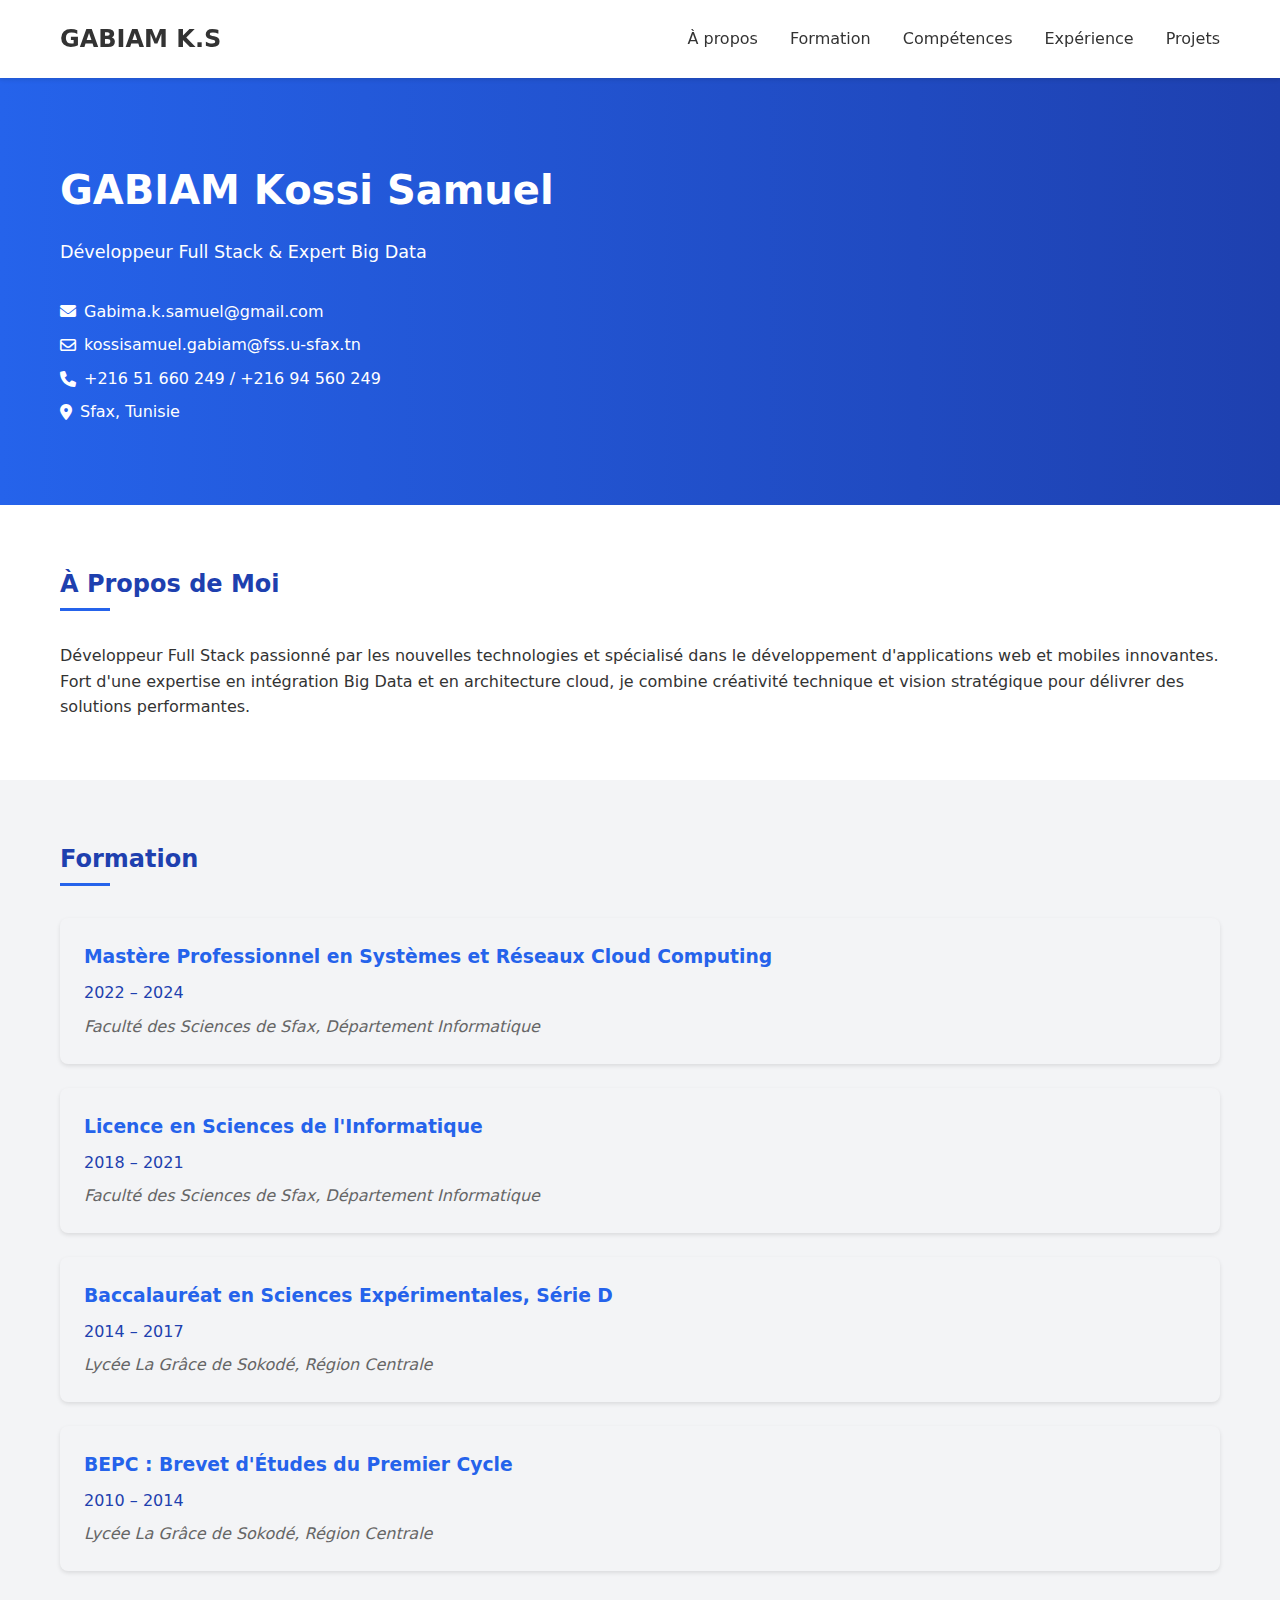
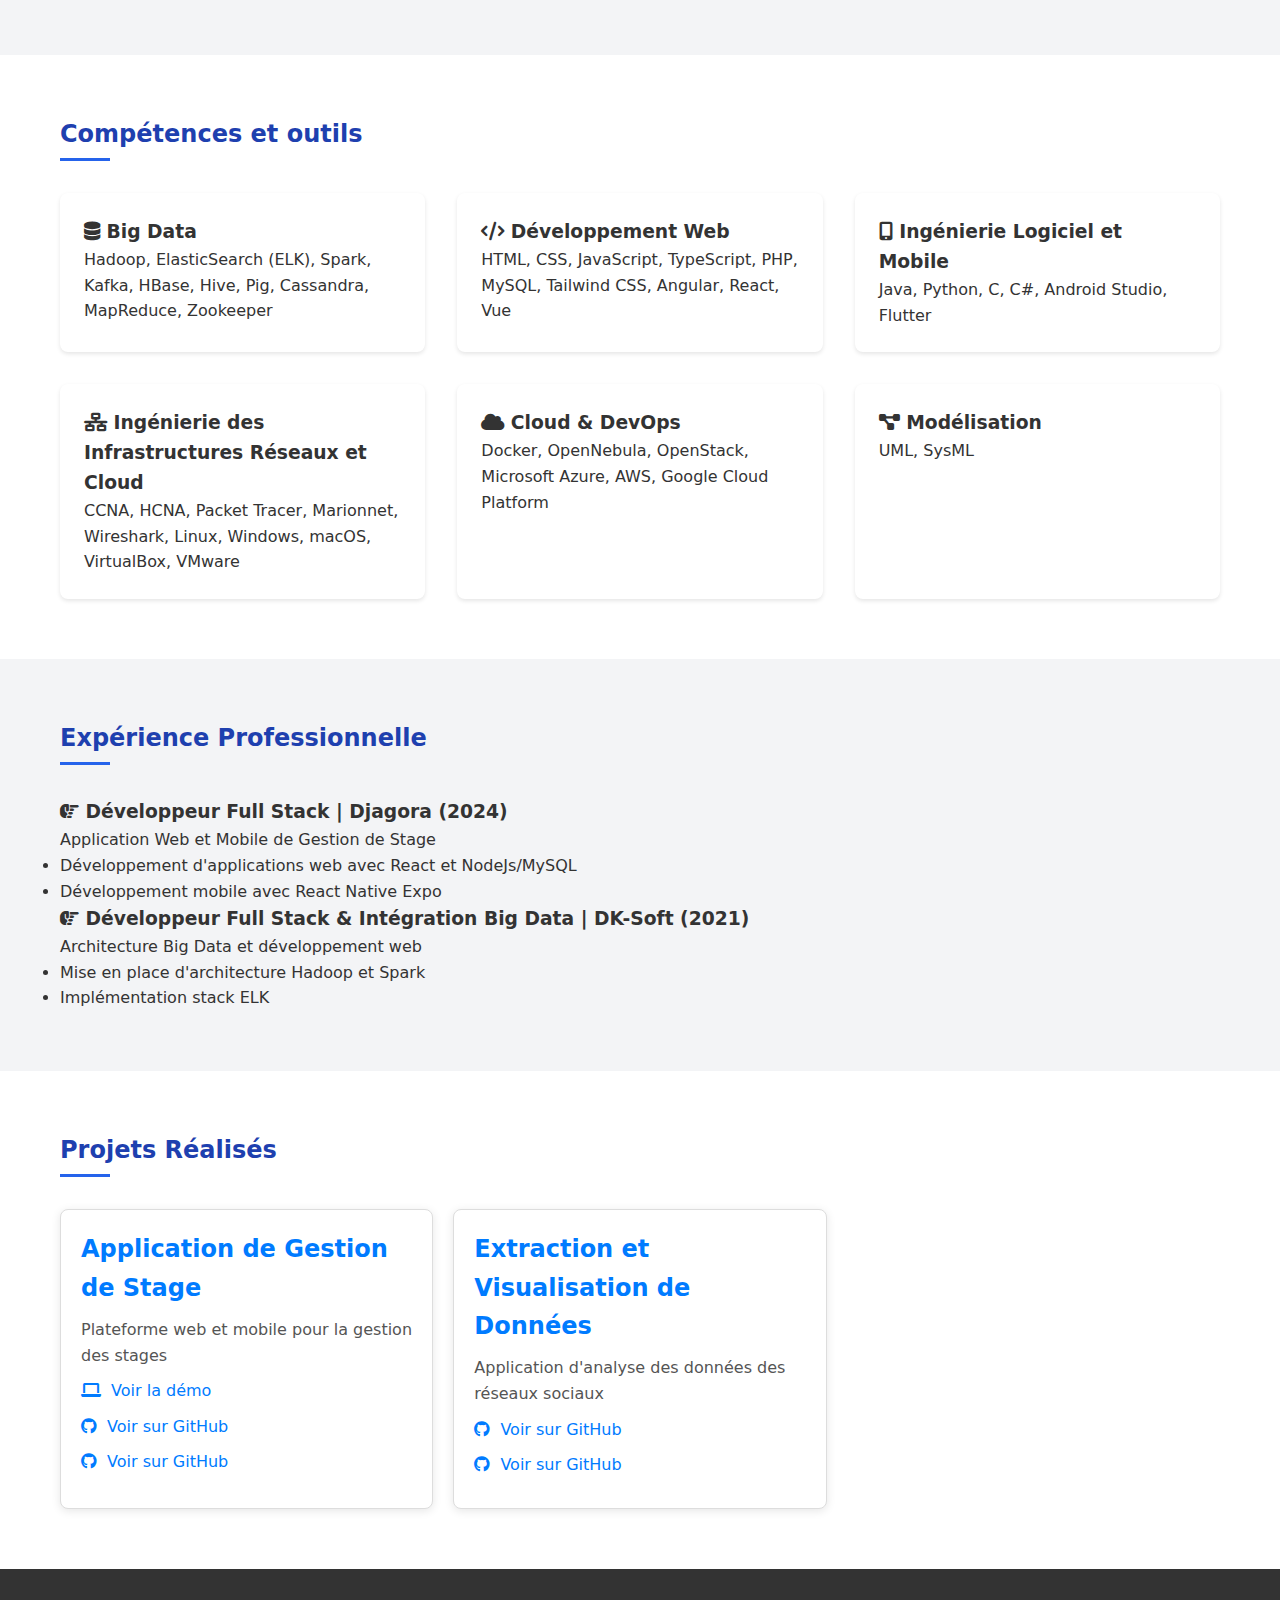
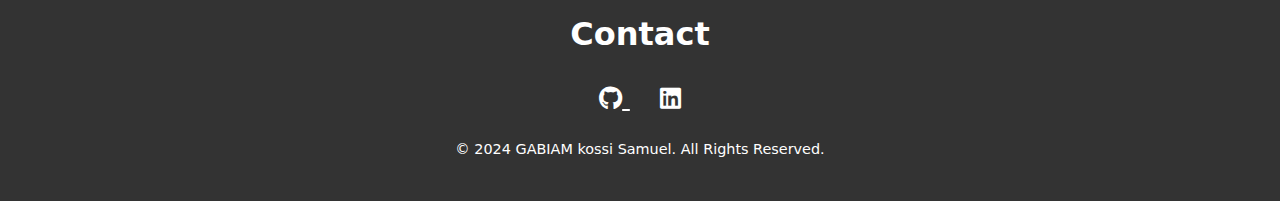
==== index.html @ 09d1071a "1st" ====
<!DOCTYPE html>
<html lang="fr">
<head>
    <meta charset="UTF-8">
    <meta name="viewport" content="width=device-width, initial-scale=1.0">
    <title>GABIAM Kossi Samuel - Portfolio</title>
    <link href="https://cdnjs.cloudflare.com/ajax/libs/font-awesome/6.0.0/css/all.min.css" rel="stylesheet">
    <style>
        :root {
            --primary-color: #2563eb;
            --secondary-color: #1e40af;
            --text-color: #333;
            --bg-color: #f3f4f6;
        }

        * {
            margin: 0;
            padding: 0;
            box-sizing: border-box;
            font-family: 'Segoe UI', system-ui, sans-serif;
        }

        body {
            line-height: 1.6;
            color: var(--text-color);
            background-color: var(--bg-color);
        }

        .container {
            max-width: 1200px;
            margin: 0 auto;
            padding: 0 20px;
        }

        /* Header */
        header {
            background-color: white;
            padding: 20px 0;
            box-shadow: 0 2px 4px rgba(0,0,0,0.1);
            position: sticky;
            top: 0;
            z-index: 100;
        }

        nav {
            display: flex;
            justify-content: space-between;
            align-items: center;
        }

        .nav-links {
            display: flex;
            gap: 2rem;
        }
        html {
    scroll-behavior: smooth;
        }


        .nav-links a {
            text-decoration: none;
            color: var(--text-color);
            font-weight: 500;
            transition: color 0.3s ease;
        }

        .nav-links a:hover {
            color: var(--primary-color);
        }

        /* Hero Section */
        .hero {
            padding: 80px 0;
            background: linear-gradient(to right, #2563eb, #1e40af);
            color: white;
        }

        .hero-content {
            display: grid;
            grid-template-columns: 1fr 1fr;
            gap: 2rem;
            align-items: center;
        }

        .hero h1 {
            font-size: 2.5rem;
            margin-bottom: 1rem;
        }

        .hero p {
            font-size: 1.1rem;
            margin-bottom: 2rem;
        }

        .contact-info {
            display: flex;
            flex-direction: column;
            gap: 0.5rem;
        }

        .contact-info a {
            color: white;
            text-decoration: none;
            display: flex;
            align-items: center;
            gap: 0.5rem;
        }

        /* Sections communes */
        section {
            padding: 60px 0;
        }

        section h2 {
            margin-bottom: 2rem;
            color: var(--secondary-color);
            position: relative;
            padding-bottom: 0.5rem;
        }

        section h2::after {
            content: '';
            position: absolute;
            bottom: 0;
            left: 0;
            width: 50px;
            height: 3px;
            background-color: var(--primary-color);
        }

        /* Formation */
        .education {
            background-color: white;
        }

        .education-item {
            background: var(--bg-color);
            padding: 1.5rem;
            border-radius: 8px;
            margin-bottom: 1.5rem;
            box-shadow: 0 2px 4px rgba(0,0,0,0.1);
            transition: transform 0.3s ease;
        }

        .education-item:hover {
            transform: translateY(-5px);
        }

        .education-item h3 {
            color: var(--primary-color);
            margin-bottom: 0.5rem;
        }

        .education-item .year {
            color: var(--secondary-color);
            font-weight: 500;
            margin-bottom: 0.5rem;
        }

        .education-item .institution {
            font-style: italic;
            color: #666;
        }

            /* Compétences */
        .skills {
            padding: 60px 0;
        }

        .skills-grid {
            display: grid;
            grid-template-columns: repeat(auto-fit, minmax(300px, 1fr));
            gap: 2rem;
            margin-top: 2rem;
        }

        .skill-card {
            background: white;
            padding: 1.5rem;
            border-radius: 8px;
            box-shadow: 0 2px 4px rgba(0,0,0,0.1);
        }


        .about, .skills, .experience, .projects {
            background-color: white;
        }

        section:nth-child(even) {
            background-color: var(--bg-color);
        }

        /* Responsive Design */
        @media (max-width: 768px) {
            .hero-content {
                grid-template-columns: 1fr;
                text-align: center;
            }

            .nav-links {
                display: none;
            }

            .education-item {
                margin: 1rem;
            }
        }
    </style>
</head>
<body>
    <!-- En-tête existant -->
    <header>
        <nav class="container">
            <h2 id="scrollToTop">GABIAM K.S</h2>

            <div class="nav-links">
                <a href="#about">À propos</a>
                <a href="#education">Formation</a>
                <a href="#skills">Compétences</a>
                <a href="#experience">Expérience</a>
                <a href="#projects">Projets</a>
            </div>
        </nav>
    </header>

    <!-- Section Hero existante -->
    <section class="hero">
        <div class="container hero-content">
            <div>
                <h1>GABIAM Kossi Samuel</h1>
                <p>Développeur Full Stack & Expert Big Data</p>
                <div class="contact-info">
                    <a href="mailto:Gabima.k.samuel@gmail.com">
                        <i class="fas fa-envelope"></i>
                        Gabima.k.samuel@gmail.com
                    </a>
                    <a href="mailto: kossisamuel.gabiam@fss.u-sfax.tn">
                        <i class="fa-regular fa-envelope"></i>
                        kossisamuel.gabiam@fss.u-sfax.tn
                    </a>
                    <a href="tel:+21651660249">
                        <i class="fas fa-phone"></i>
                        +216 51 660 249 / +216 94 560 249
                    </a>
                    <a href="#">
                        <i class="fas fa-map-marker-alt"></i>
                        Sfax, Tunisie 
                    </a>
                </div>
            </div>
        </div>
    </section>

    <!-- Section À propos existante -->
    <section id="about" class="about">
        <div class="container">
            <h2>À Propos de Moi</h2>
            <p>Développeur Full Stack passionné par les nouvelles technologies et spécialisé dans le développement d'applications web et mobiles innovantes. Fort d'une expertise en intégration Big Data et en architecture cloud, je combine créativité technique et vision stratégique pour délivrer des solutions performantes.</p>
        </div>
    </section>

    <!-- Nouvelle section Formation -->
    <section id="education" class="education">
        <div class="container">
            <h2>Formation</h2>
            
            <div class="education-item">
                <h3>Mastère Professionnel en Systèmes et Réseaux Cloud Computing</h3>
                <div class="year">2022 – 2024</div>
                <div class="institution">Faculté des Sciences de Sfax, Département Informatique</div>
            </div>

            <div class="education-item">
                <h3>Licence en Sciences de l'Informatique</h3>
                <div class="year">2018 – 2021</div>
                <div class="institution">Faculté des Sciences de Sfax, Département Informatique</div>
            </div>

            <div class="education-item">
                <h3>Baccalauréat en Sciences Expérimentales, Série D</h3>
                <div class="year">2014 – 2017</div>
                <div class="institution">Lycée La Grâce de Sokodé, Région Centrale</div>
            </div>

            <div class="education-item">
                <h3>BEPC : Brevet d'Études du Premier Cycle</h3>
                <div class="year">2010 – 2014</div>
                <div class="institution">Lycée La Grâce de Sokodé, Région Centrale</div>
            </div>
        </div>
    </section>

    <!-- Sections existantes (Skills, Experience, Projects) -->
 <!--    <section id="skills" class="skills">
        <div class="container">
            <h2>Compétences et outils</h2>
            <div class="skills-grid">
                <div class="skill-card">
                    <h3><i class="fas fa-database"></i> Big Data</h3> 
                    <p>Hadoop, ElasticSearch (ELK), Spark, Kafka, HBase, Cassandra</p>
                </div>
                <div class="skill-card">
                    <h3><i class="fas fa-code"></i> Développement Web</h3>
                    <p>HTML, CSS, JavaScript, TypeScript, PHP, MySQL, Angular, React, Vue</p>
                </div>
                <div class="skill-card">
                    <h3><i class="fas fa-mobile-alt"></i> Développement Mobile</h3>
                    <p>Android Studio, Flutter, React Native</p>
                </div>
                <div class="skill-card">
                    <h3><i class="fas fa-cloud"></i> Cloud & DevOps</h3>
                    <p>Docker, OpenStack, Azure, AWS, Google Cloud Platform</p>
                </div>
            </div>
        </div>
    </section>
 -->
<!-- Sections existantes (Skills, Experience, Projects) -->
<section id="skills" class="skills">
    <div class="container">
        <h2>Compétences et outils</h2>
        <div class="skills-grid">
            <div class="skill-card">
                <h3><i class="fas fa-database"></i> Big Data</h3> 
                <p>Hadoop, ElasticSearch (ELK), Spark, Kafka, HBase, Hive, Pig, Cassandra, MapReduce, Zookeeper</p>
            </div>
            <div class="skill-card">
                <h3><i class="fas fa-code"></i> Développement Web</h3>
                <p>HTML, CSS, JavaScript, TypeScript, PHP, MySQL, Tailwind CSS, Angular, React, Vue</p>
            </div>
            <div class="skill-card">
                <h3><i class="fas fa-mobile-alt"></i> Ingénierie Logiciel et Mobile</h3>
                <p>Java, Python, C, C#, Android Studio, Flutter</p>
            </div>
            <div class="skill-card">
                <h3><i class="fas fa-network-wired"></i> Ingénierie des Infrastructures Réseaux et Cloud</h3>
                <p>CCNA, HCNA, Packet Tracer, Marionnet, Wireshark, Linux, Windows, macOS, VirtualBox, VMware</p>
            </div>
            <div class="skill-card">
                <h3><i class="fas fa-cloud"></i> Cloud & DevOps</h3>
                <p>Docker, OpenNebula, OpenStack, Microsoft Azure, AWS, Google Cloud Platform</p>
            </div>
            <div class="skill-card">
                <h3><i class="fas fa-project-diagram"></i> Modélisation</h3>
                <p>UML, SysML</p>
            </div>
        </div>
    </div>
</section>



    <section id="experience" class="experience">
        <div class="container">
            <h2>Expérience Professionnelle</h2>
            <div class="experience-item">
                <h3><i class="fa-solid fa-hand-point-right"></i>   Développeur Full Stack | Djagora (2024)</h3>
                <p>Application Web et Mobile de Gestion de Stage</p>
                <ul>
                    <li>Développement d'applications web avec React et NodeJs/MySQL</li>
                    <li>Développement mobile avec React Native Expo</li>
                </ul>
            </div>
            <div class="experience-item">
                <h3> <i class="fa-solid fa-hand-point-right"></i> Développeur Full Stack & Intégration Big Data | DK-Soft (2021)</h3>
                <p>Architecture Big Data et développement web</p>
                <ul>
                    <li>Mise en place d'architecture Hadoop et Spark</li>
                    <li>Implémentation stack ELK</li>
                </ul>
            </div>
        </div>
    </section>

   <!--  <section id="projects" class="projects">
        <div class="container">
            <h2>Projets Réalisés</h2>
            <div class="project-grid">
                <div class="project-card">
                    <h3>Application de Gestion de Stage</h3>
                    <p>Plateforme web et mobile pour la gestion des stages</p>
                    <p><a href="https://pfe2024.onrender.com/" target="_blank"><i class="fa-solid fa-laptop"></i> Voir la démo</a></p>
                    <p><a href="https://github.com/Shieldish/PFE--.git" target="_blank"> <i class="fab fa-github"></i> Voir sur GitHub</a></p>
                    <p><a href="https://github.com/Shieldish/Gestion-Apps-final.git" target="_blank"> <i class="fab fa-github"></i> Voir sur GitHub</a></p>
                </div>
                <div class="project-card">
                    <h3>Extraction et Visualisation de Données</h3>
                    <p>Application d'analyse des données des réseaux sociaux</p>
                    <p>  <a href="https://github.com/Shieldish/test.git" target="_blank"> <i class="fab fa-github"> </i> Voir sur GitHub</a></p>
                    <p>  <a href="https://github.com/Shieldish/Api-test" target="_blank"> <i class="fab fa-github"> </i> Voir sur GitHub</a></p>
                    
                </div>
            </div>
        </div>
    </section> -->

    <section id="projects" class="projects">
        <div class="container">
            <h2>Projets Réalisés</h2>
            <div class="project-grid">
                <div class="project-card">
                    <h3>Application de Gestion de Stage</h3>
                    <p>Plateforme web et mobile pour la gestion des stages</p>
                    <p><a href="https://pfe2024.onrender.com/" target="_blank"><i class="fa-solid fa-laptop"></i> Voir la démo</a></p>
                    <p><a href="https://github.com/Shieldish/PFE--.git" target="_blank"><i class="fab fa-github"></i> Voir sur GitHub</a></p>
                    <p><a href="https://github.com/Shieldish/Gestion-Apps-final.git" target="_blank"><i class="fab fa-github"></i> Voir sur GitHub</a></p>
                </div>
                <div class="project-card">
                    <h3>Extraction et Visualisation de Données</h3>
                    <p>Application d'analyse des données des réseaux sociaux</p>
                    <p><a href="https://github.com/Shieldish/test.git" target="_blank"><i class="fab fa-github"></i> Voir sur GitHub</a></p>
                    <p><a href="https://github.com/Shieldish/Api-test" target="_blank"><i class="fab fa-github"></i> Voir sur GitHub</a></p>
                </div>
            </div>
        </div>
    </section>
            
    <style>
    

    .project-grid {
        display: grid;
        grid-template-columns: repeat(auto-fill, minmax(300px, 1fr));
        gap: 20px;
    }
    
    .project-card {
        background-color: #fff;
        border: 1px solid #ddd;
        border-radius: 8px;
        padding: 20px;
        box-shadow: 0 2px 10px rgba(0, 0, 0, 0.1);
        transition: transform 0.2s, box-shadow 0.2s;
    }
    
    .project-card:hover {
        transform: translateY(-5px);
        box-shadow: 0 4px 20px rgba(0, 0, 0, 0.2);
    }
    
    .project-card h3 {
        font-size: 1.5em;
        margin-bottom: 10px;
        color: #007bff;
    }
    
    .project-card p {
        margin: 10px 0;
        color: #555;
    }
    
    .project-card a {
        color: #007bff;
        text-decoration: none;
    }
    
    .project-card a:hover {
        text-decoration: underline;
    }
    
    .project-card i {
        margin-right: 5px;
    }
    </style>

 <!--    <footer>
        <div class="container">
            <h2>Contact</h2>
            <div class="social-links">
                <a href="https://github.com/Shieldish" target="_blank">
                    <i class="fab fa-github"></i>
                </a>
                <a href="https://www.linkedin.com/in/samuel-gabiam-107663165/" target="_blank">
                    <i class="fab fa-linkedin"></i>
                </a>
            </div>
        </div>
    </footer> -->
    <footer>
        <div class="container">
            <h2>Contact</h2>
            <div class="social-links">
                <a href="https://github.com/Shieldish" target="_blank">
                    <i class="fab fa-github"></i>
                </a>
                <a href="https://www.linkedin.com/in/samuel-gabiam-107663165/" target="_blank">
                    <i class="fab fa-linkedin"></i>
                </a>
            </div>
            <p>&copy; 2024 GABIAM kossi Samuel. All Rights Reserved.</p>
        </div>
    </footer>
                      <style>
                        footer {
    background-color: #333;
    color: #fff;
    padding: 40px 0;
    text-align: center;
}

footer .container {
    max-width: 1200px;
    margin: 0 auto;
    padding: 0 20px;
}

footer h2 {
    font-size: 2em;
    margin-bottom: 20px;
}

.social-links {
    margin: 20px 0;
}

.social-links a {
    color: #fff;
    margin: 0 15px;
    font-size: 24px;
    transition: color 0.3s;
}

.social-links a:hover {
    color: #007bff; /* Change to your desired hover color */
}

footer p {
    margin-top: 20px;
    font-size: 0.9em;
}

                      </style>    
</body>
</html>

<script>
    document.getElementById("scrollToTop").addEventListener("click", function() {
        window.scrollTo({
            top: 0,
            behavior: 'smooth' // Adds smooth scrolling effect
        });
    });
</script>
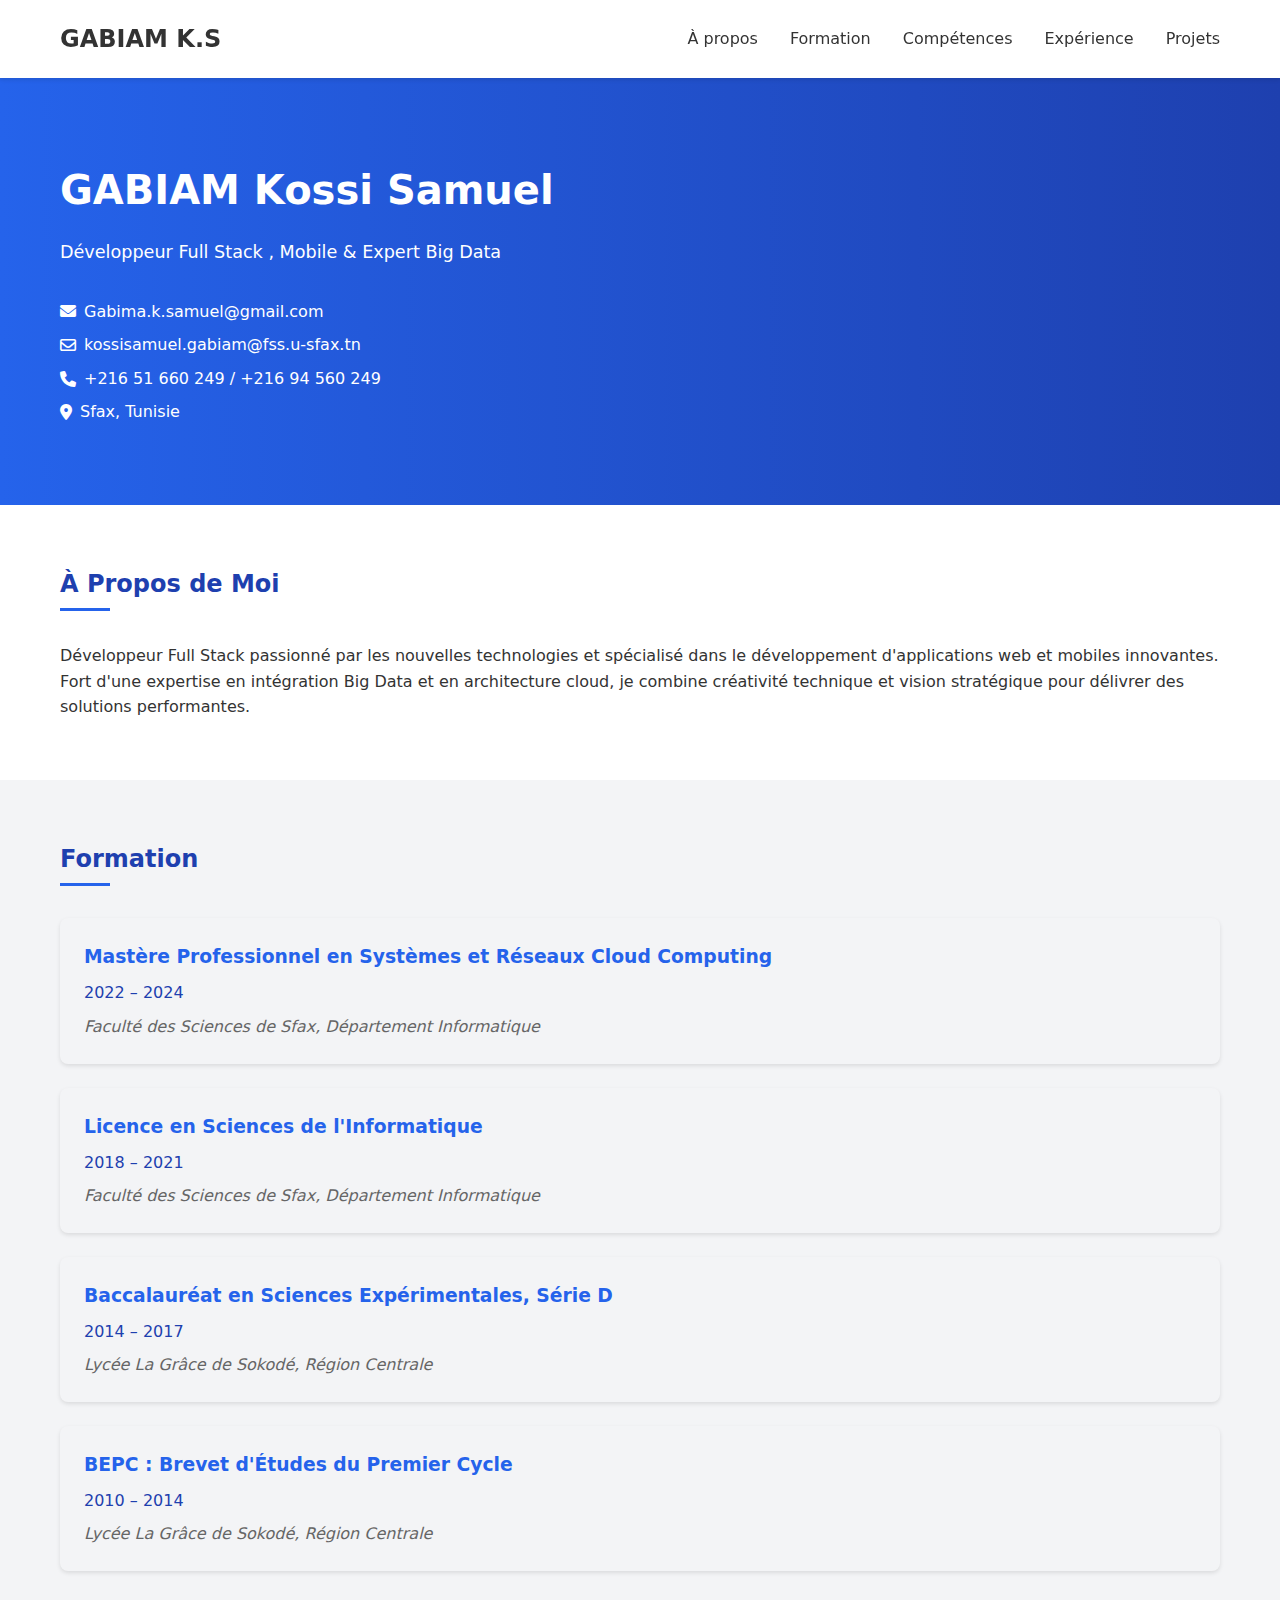
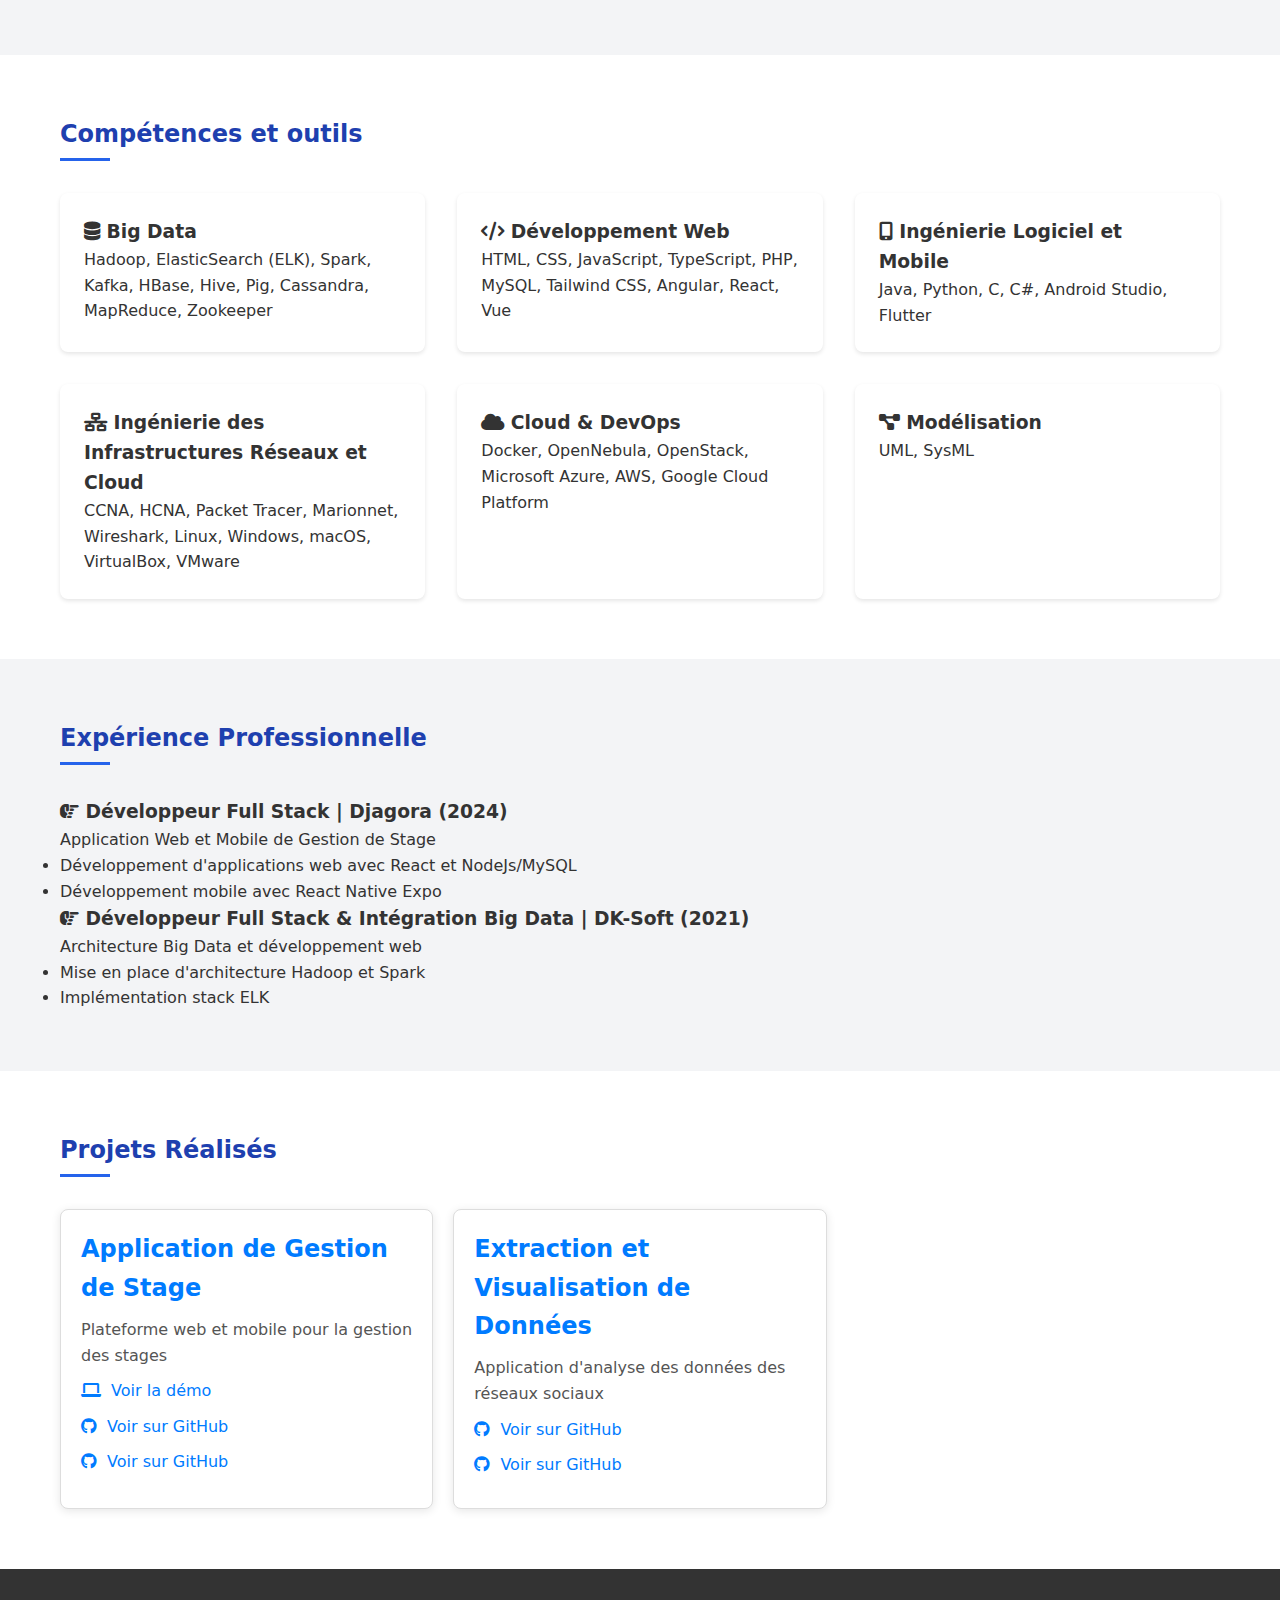
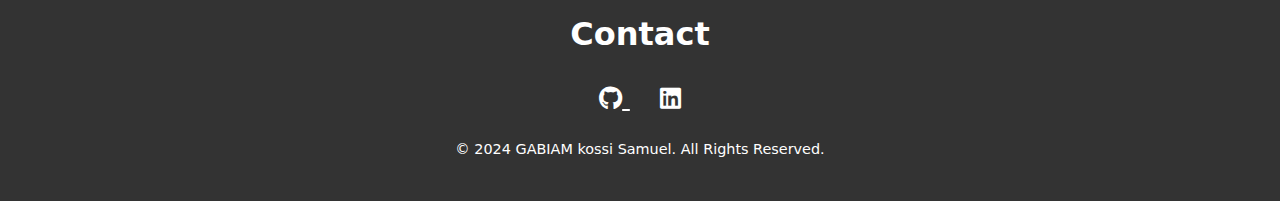
==== commit 2dc2a3cf: ""Updated hero content description to include 'Mobile'"" ====
--- a/index.html
+++ b/index.html
@@ -228,7 +228,7 @@
         <div class="container hero-content">
             <div>
                 <h1>GABIAM Kossi Samuel</h1>
-                <p>Développeur Full Stack & Expert Big Data</p>
+                <p>Développeur Full Stack , Mobile & Expert Big Data</p>
                 <div class="contact-info">
                     <a href="mailto:Gabima.k.samuel@gmail.com">
                         <i class="fas fa-envelope"></i>
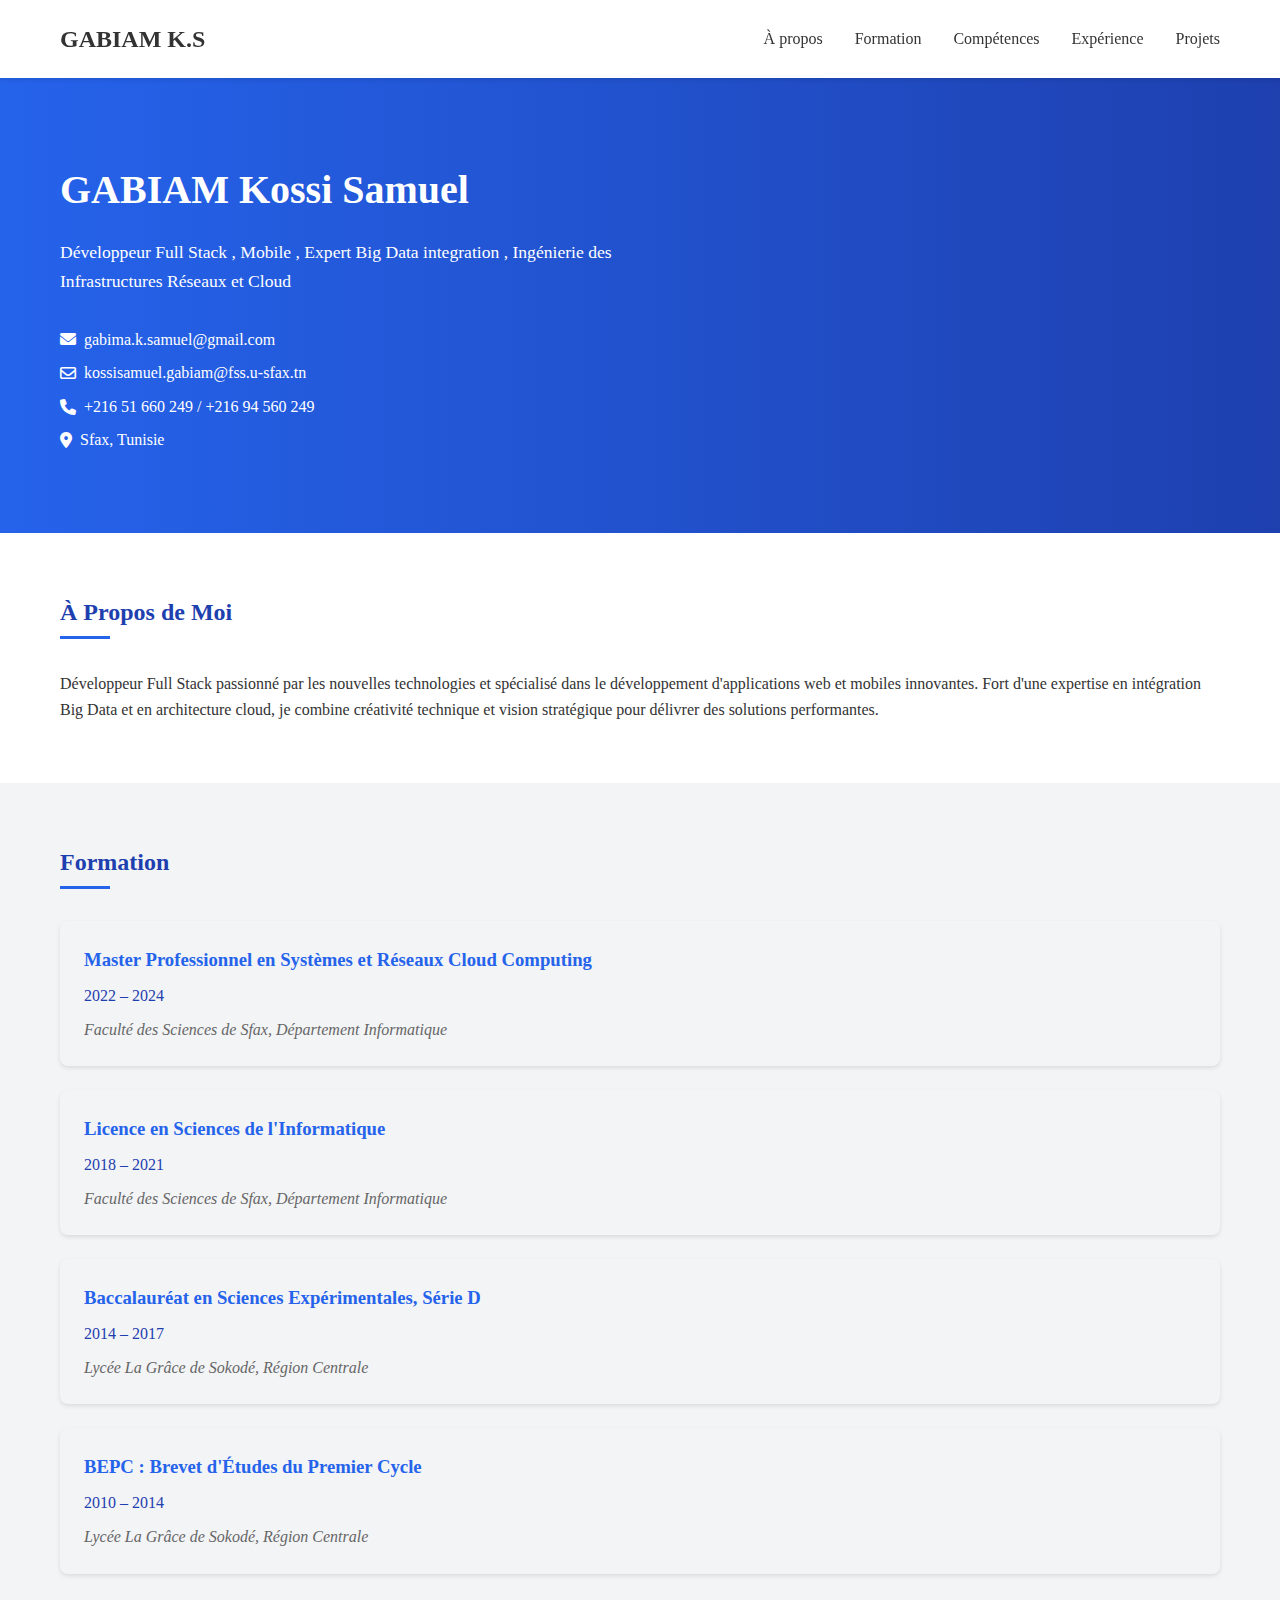
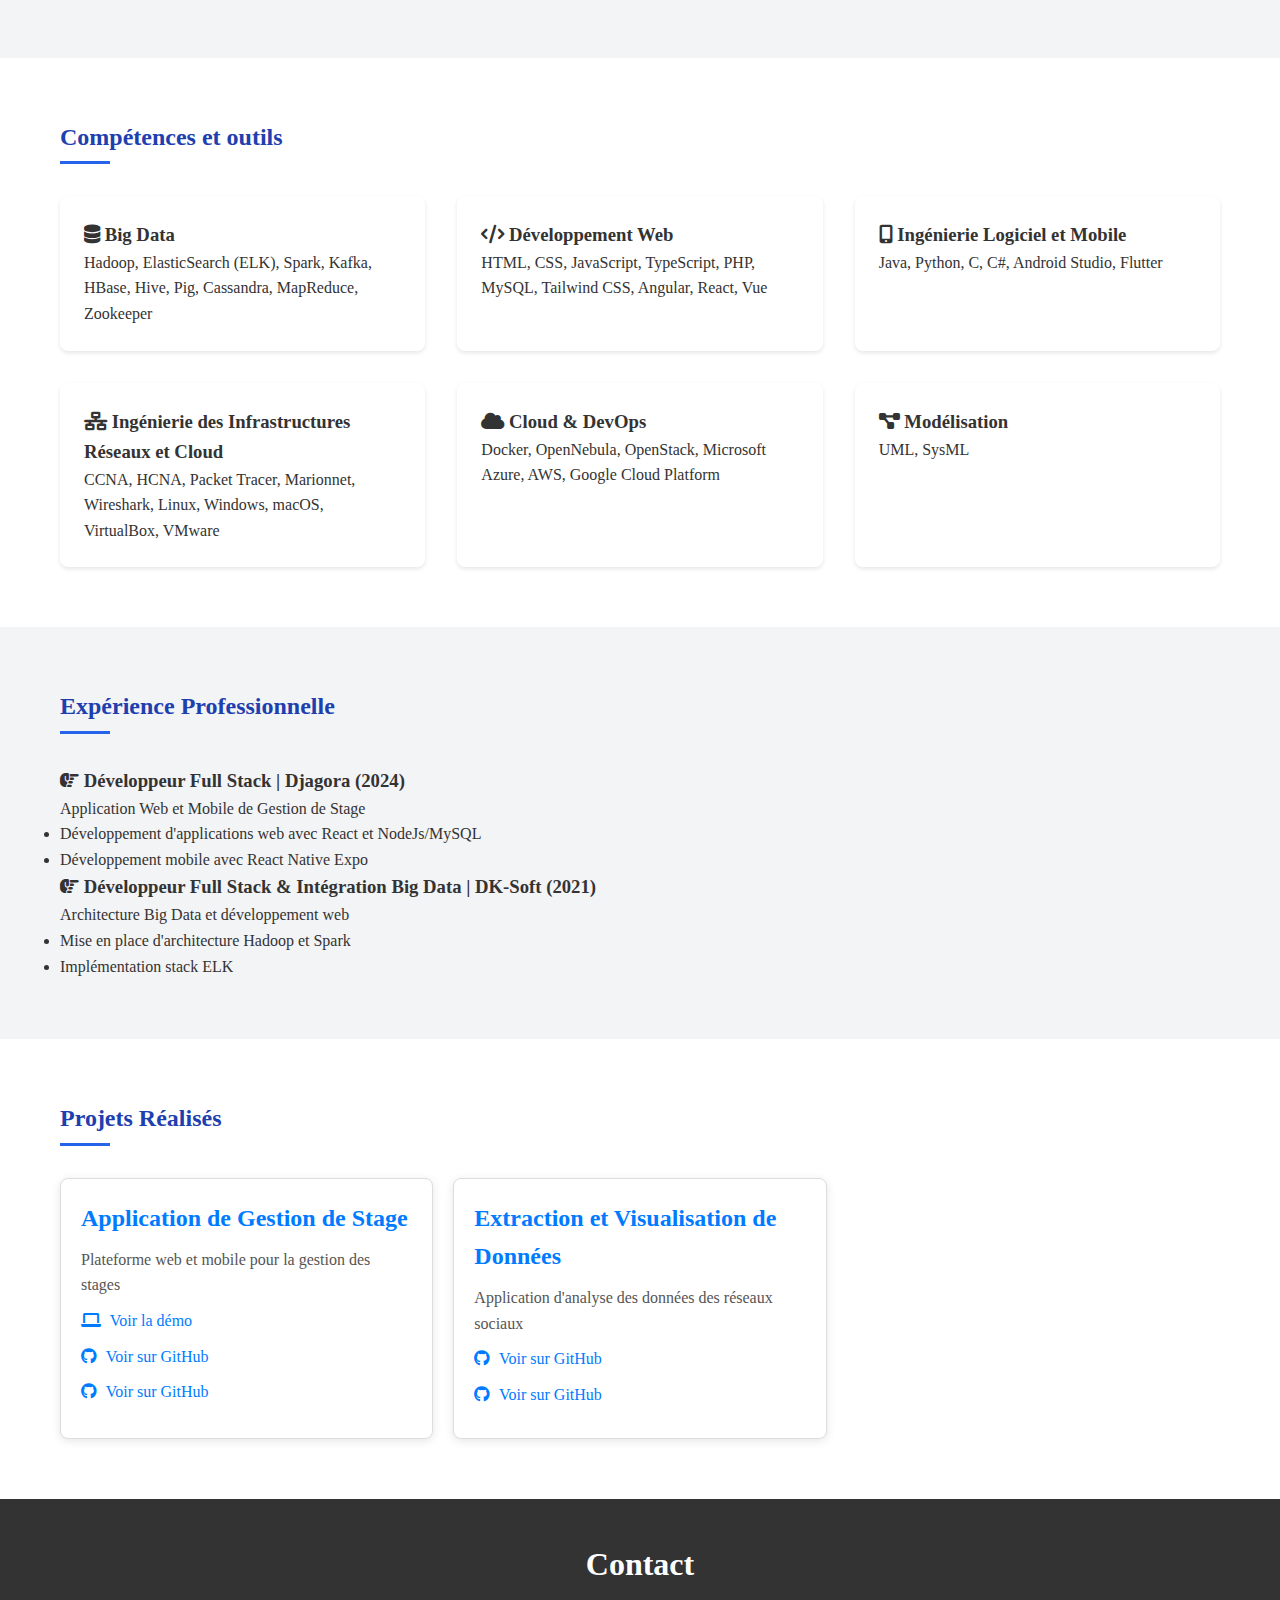
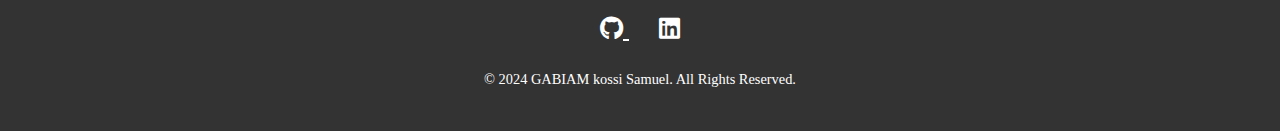
==== commit e817cf65: ""Updated index.html: changed font family, added Big Data integration and network infrastructure engi" ====
--- a/index.html
+++ b/index.html
@@ -17,7 +17,8 @@
             margin: 0;
             padding: 0;
             box-sizing: border-box;
-            font-family: 'Segoe UI', system-ui, sans-serif;
+            font-family: Cambria, Cochin, Georgia, Times, 'Times New Roman', serif;
+
         }
 
         body {
@@ -228,11 +229,11 @@
         <div class="container hero-content">
             <div>
                 <h1>GABIAM Kossi Samuel</h1>
-                <p>Développeur Full Stack , Mobile & Expert Big Data</p>
+                <p>Développeur Full Stack , Mobile , Expert Big Data integration , Ingénierie des Infrastructures Réseaux et Cloud</p>
                 <div class="contact-info">
                     <a href="mailto:Gabima.k.samuel@gmail.com">
                         <i class="fas fa-envelope"></i>
-                        Gabima.k.samuel@gmail.com
+                        gabima.k.samuel@gmail.com
                     </a>
                     <a href="mailto: kossisamuel.gabiam@fss.u-sfax.tn">
                         <i class="fa-regular fa-envelope"></i>
@@ -265,7 +266,7 @@
             <h2>Formation</h2>
             
             <div class="education-item">
-                <h3>Mastère Professionnel en Systèmes et Réseaux Cloud Computing</h3>
+                <h3>Master Professionnel en Systèmes et Réseaux Cloud Computing</h3>
                 <div class="year">2022 – 2024</div>
                 <div class="institution">Faculté des Sciences de Sfax, Département Informatique</div>
             </div>
@@ -290,31 +291,7 @@
         </div>
     </section>
 
-    <!-- Sections existantes (Skills, Experience, Projects) -->
- <!--    <section id="skills" class="skills">
-        <div class="container">
-            <h2>Compétences et outils</h2>
-            <div class="skills-grid">
-                <div class="skill-card">
-                    <h3><i class="fas fa-database"></i> Big Data</h3> 
-                    <p>Hadoop, ElasticSearch (ELK), Spark, Kafka, HBase, Cassandra</p>
-                </div>
-                <div class="skill-card">
-                    <h3><i class="fas fa-code"></i> Développement Web</h3>
-                    <p>HTML, CSS, JavaScript, TypeScript, PHP, MySQL, Angular, React, Vue</p>
-                </div>
-                <div class="skill-card">
-                    <h3><i class="fas fa-mobile-alt"></i> Développement Mobile</h3>
-                    <p>Android Studio, Flutter, React Native</p>
-                </div>
-                <div class="skill-card">
-                    <h3><i class="fas fa-cloud"></i> Cloud & DevOps</h3>
-                    <p>Docker, OpenStack, Azure, AWS, Google Cloud Platform</p>
-                </div>
-            </div>
-        </div>
-    </section>
- -->
+
 <!-- Sections existantes (Skills, Experience, Projects) -->
 <section id="skills" class="skills">
     <div class="container">
@@ -372,27 +349,6 @@
         </div>
     </section>
 
-   <!--  <section id="projects" class="projects">
-        <div class="container">
-            <h2>Projets Réalisés</h2>
-            <div class="project-grid">
-                <div class="project-card">
-                    <h3>Application de Gestion de Stage</h3>
-                    <p>Plateforme web et mobile pour la gestion des stages</p>
-                    <p><a href="https://pfe2024.onrender.com/" target="_blank"><i class="fa-solid fa-laptop"></i> Voir la démo</a></p>
-                    <p><a href="https://github.com/Shieldish/PFE--.git" target="_blank"> <i class="fab fa-github"></i> Voir sur GitHub</a></p>
-                    <p><a href="https://github.com/Shieldish/Gestion-Apps-final.git" target="_blank"> <i class="fab fa-github"></i> Voir sur GitHub</a></p>
-                </div>
-                <div class="project-card">
-                    <h3>Extraction et Visualisation de Données</h3>
-                    <p>Application d'analyse des données des réseaux sociaux</p>
-                    <p>  <a href="https://github.com/Shieldish/test.git" target="_blank"> <i class="fab fa-github"> </i> Voir sur GitHub</a></p>
-                    <p>  <a href="https://github.com/Shieldish/Api-test" target="_blank"> <i class="fab fa-github"> </i> Voir sur GitHub</a></p>
-                    
-                </div>
-            </div>
-        </div>
-    </section> -->
 
     <section id="projects" class="projects">
         <div class="container">
@@ -463,19 +419,6 @@
     }
     </style>
 
- <!--    <footer>
-        <div class="container">
-            <h2>Contact</h2>
-            <div class="social-links">
-                <a href="https://github.com/Shieldish" target="_blank">
-                    <i class="fab fa-github"></i>
-                </a>
-                <a href="https://www.linkedin.com/in/samuel-gabiam-107663165/" target="_blank">
-                    <i class="fab fa-linkedin"></i>
-                </a>
-            </div>
-        </div>
-    </footer> -->
     <footer>
         <div class="container">
             <h2>Contact</h2>
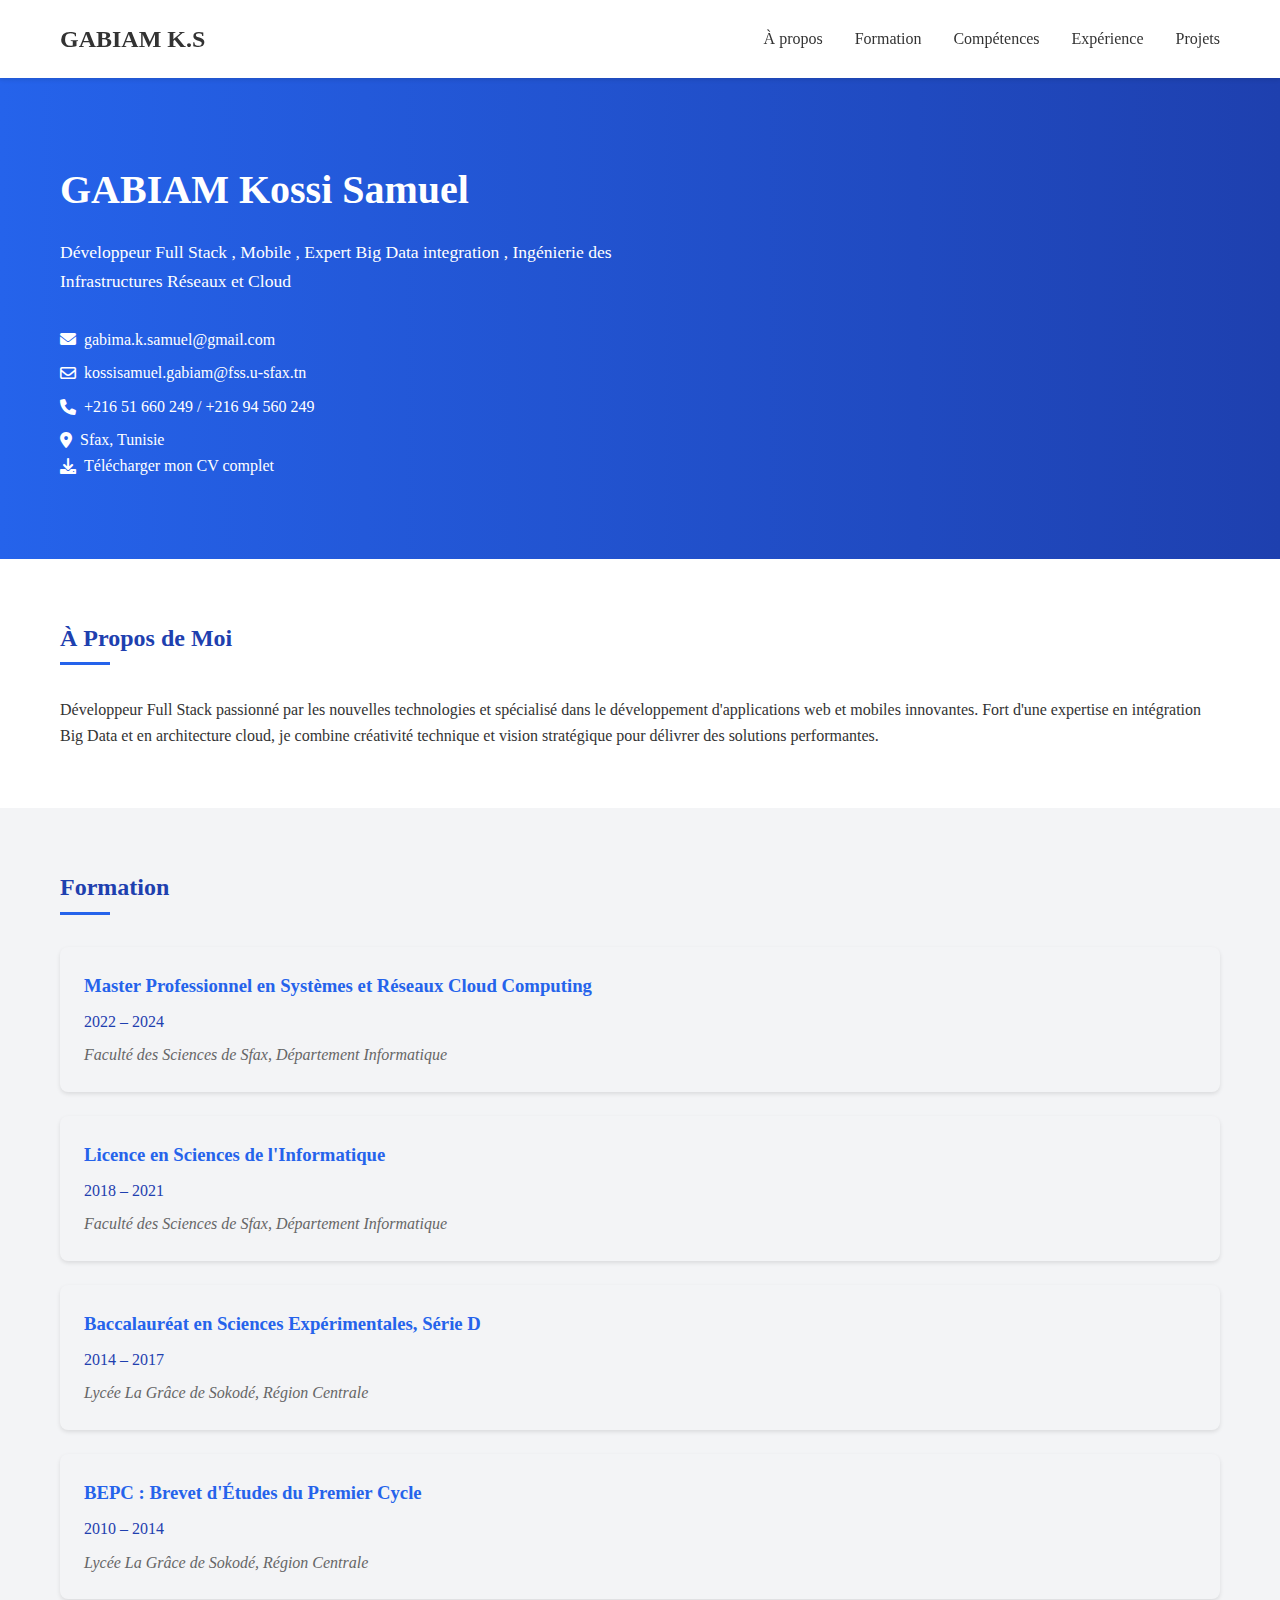
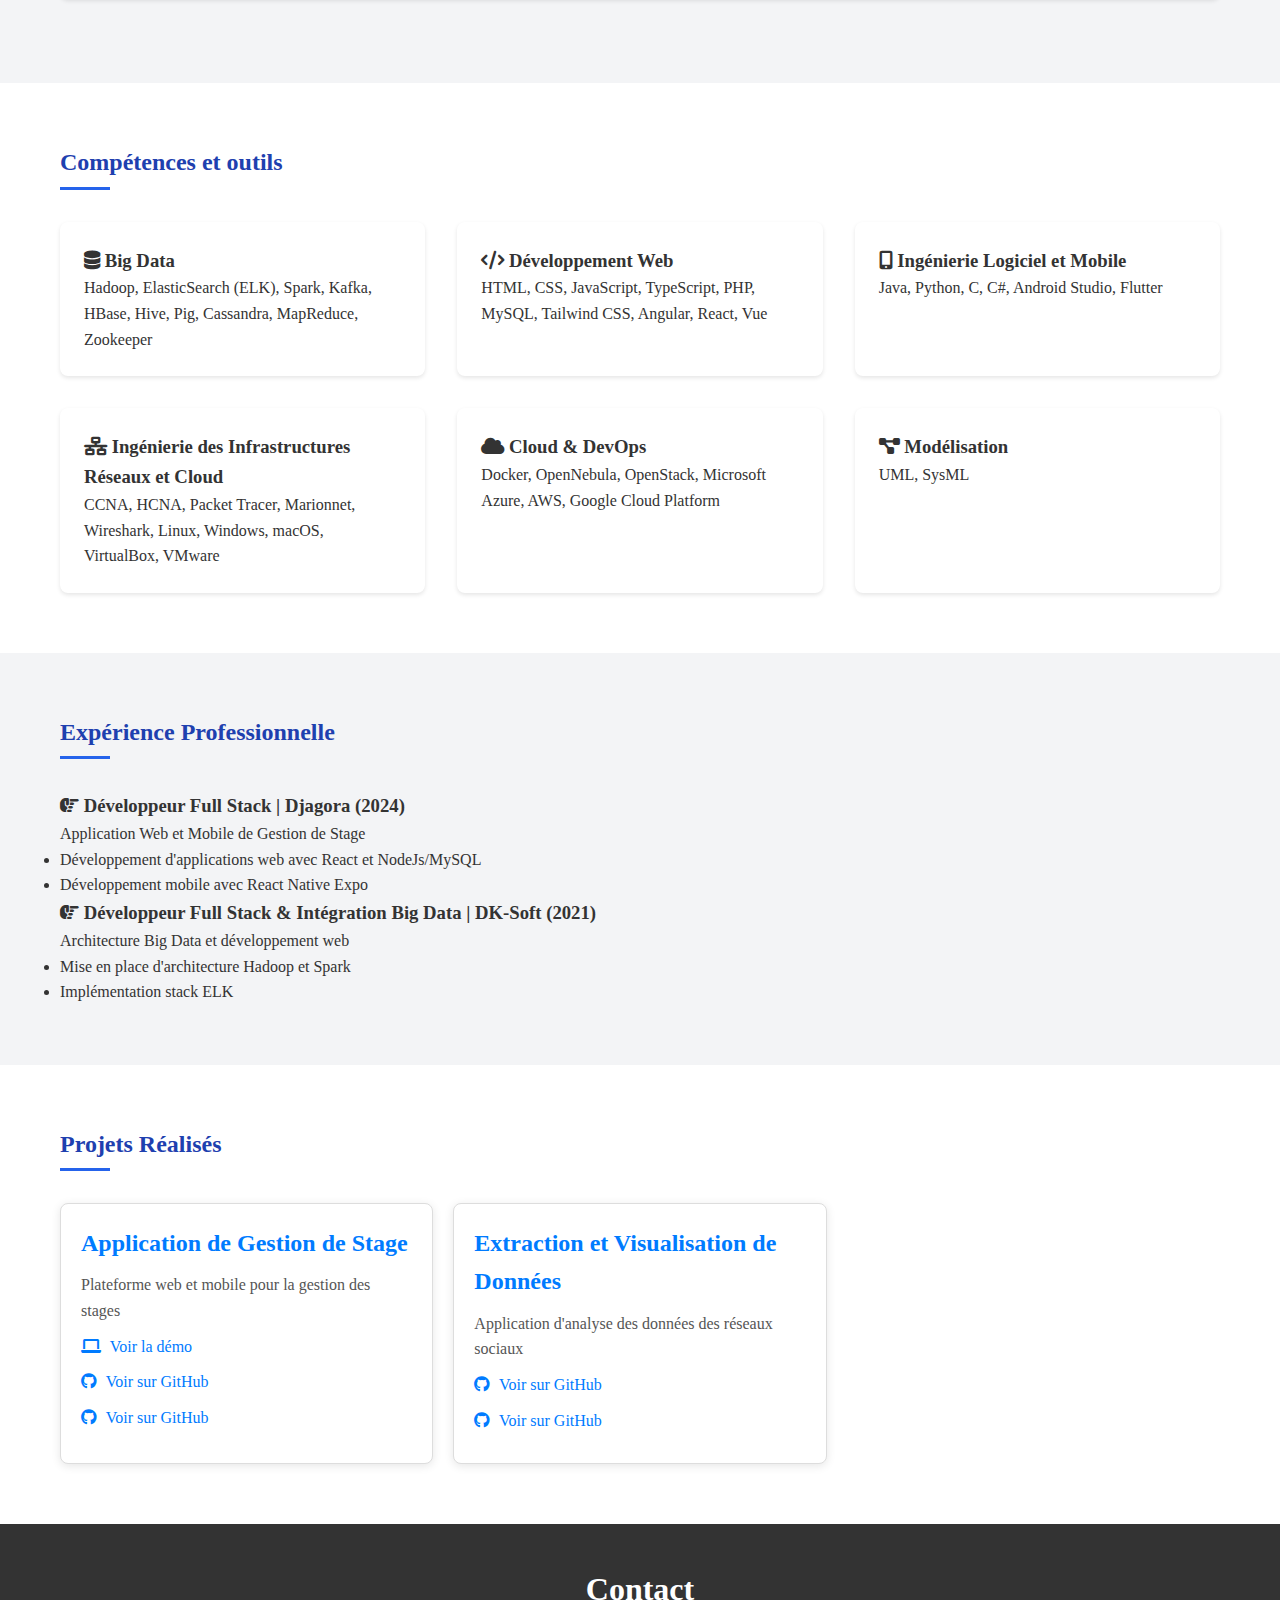
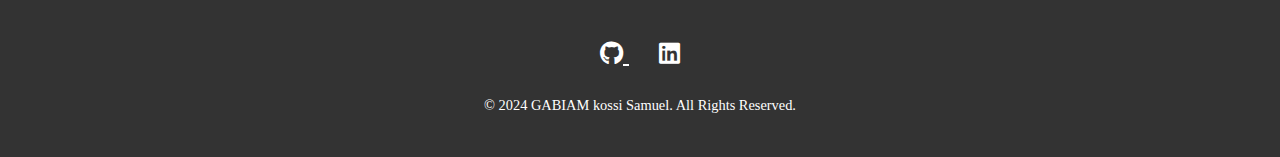
==== commit 14335aaa: ""Added contact info section with downloadable CV link and updated CSS styles"" ====
--- a/index.html
+++ b/index.html
@@ -190,6 +190,20 @@
         section:nth-child(even) {
             background-color: var(--bg-color);
         }
+
+/* 
+        .contact-info a {
+    padding: 8px 12px;
+    background-color: var(--primary-color);
+    color: white;
+    border-radius: 4px;
+    transition: background-color 0.3s ease;
+}
+
+.contact-info a:hover {
+    background-color: var(--secondary-color);
+} */
+
 
         /* Responsive Design */
         @media (max-width: 768px) {
@@ -247,7 +261,15 @@
                         <i class="fas fa-map-marker-alt"></i>
                         Sfax, Tunisie 
                     </a>
+                   
                 </div>
+                <div class="contact-info">
+                    <a href="gabiam.pdf" download>
+                        <i class="fas fa-download"></i>
+                        Télécharger mon CV complet
+                    </a>
+                </div>
+                
             </div>
         </div>
     </section>
@@ -431,6 +453,8 @@
                 </a>
             </div>
             <p>&copy; 2024 GABIAM kossi Samuel. All Rights Reserved.</p>
+
+          
         </div>
     </footer>
                       <style>
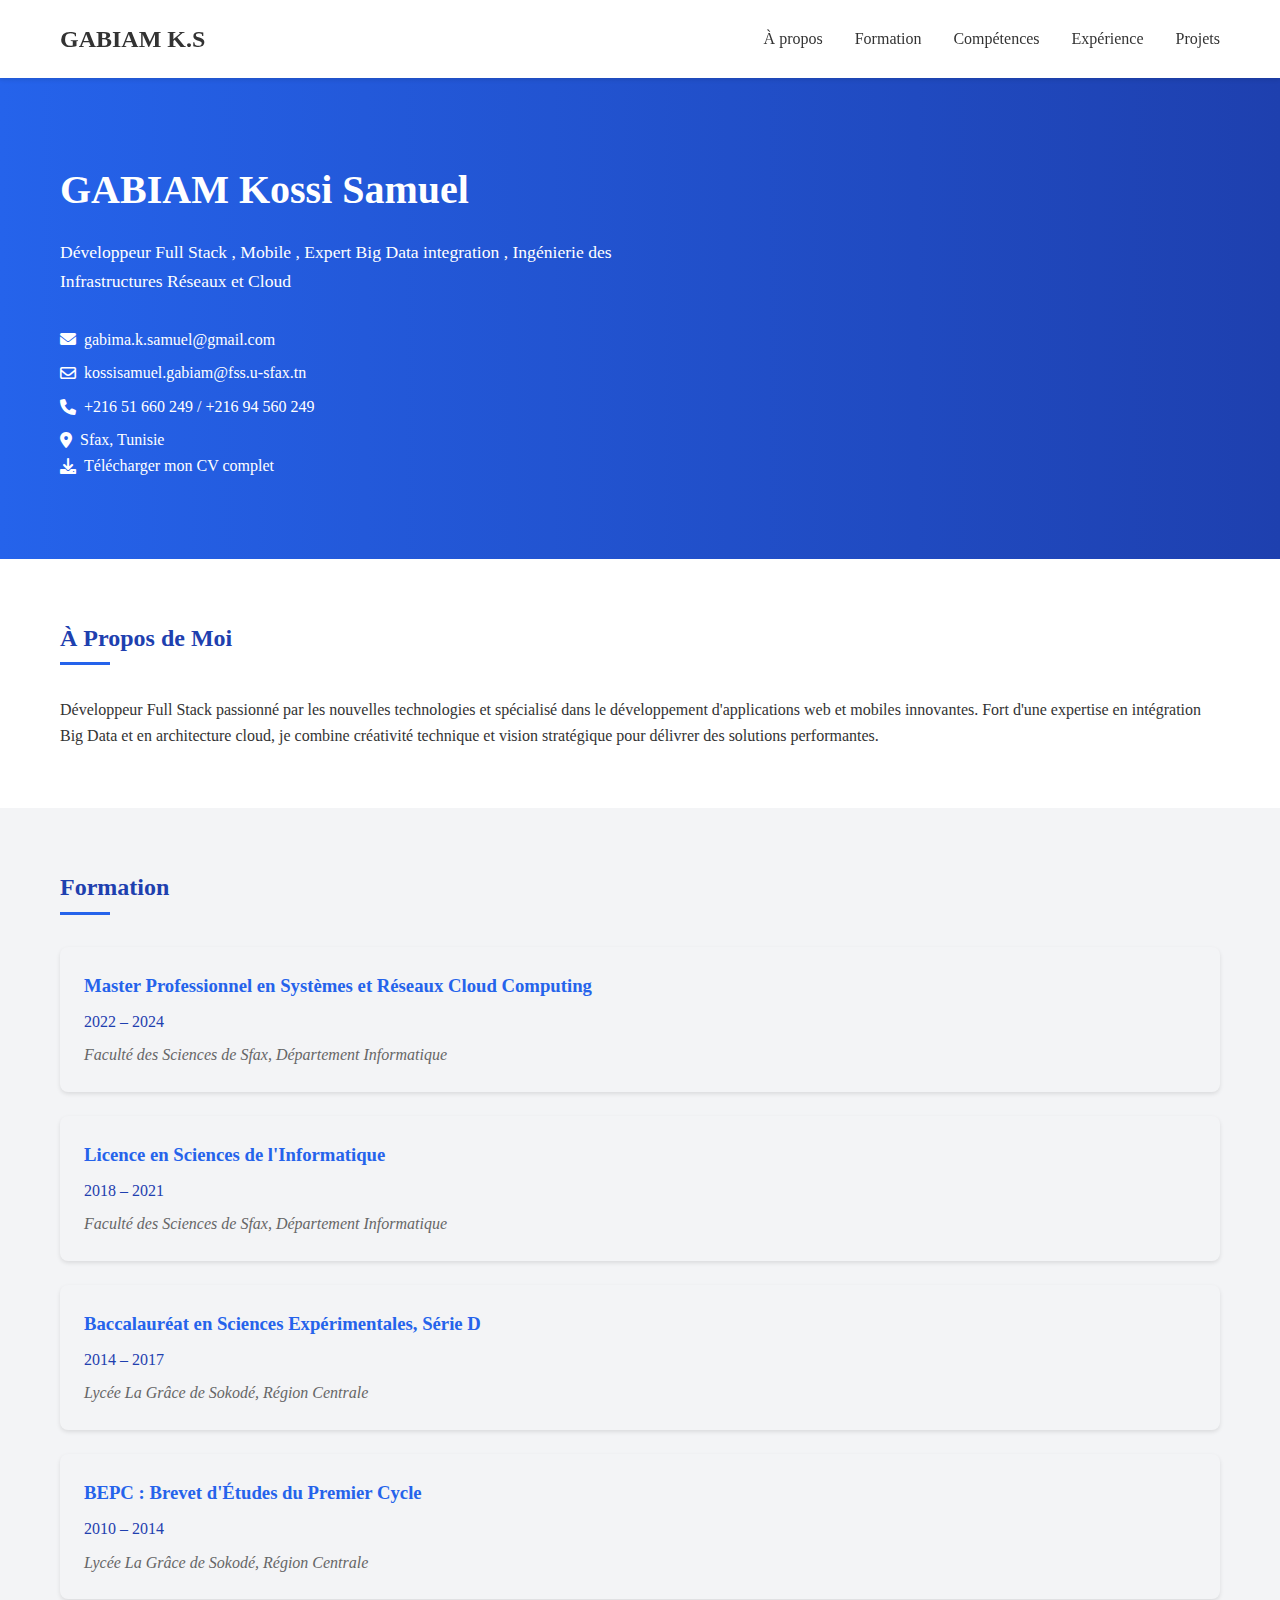
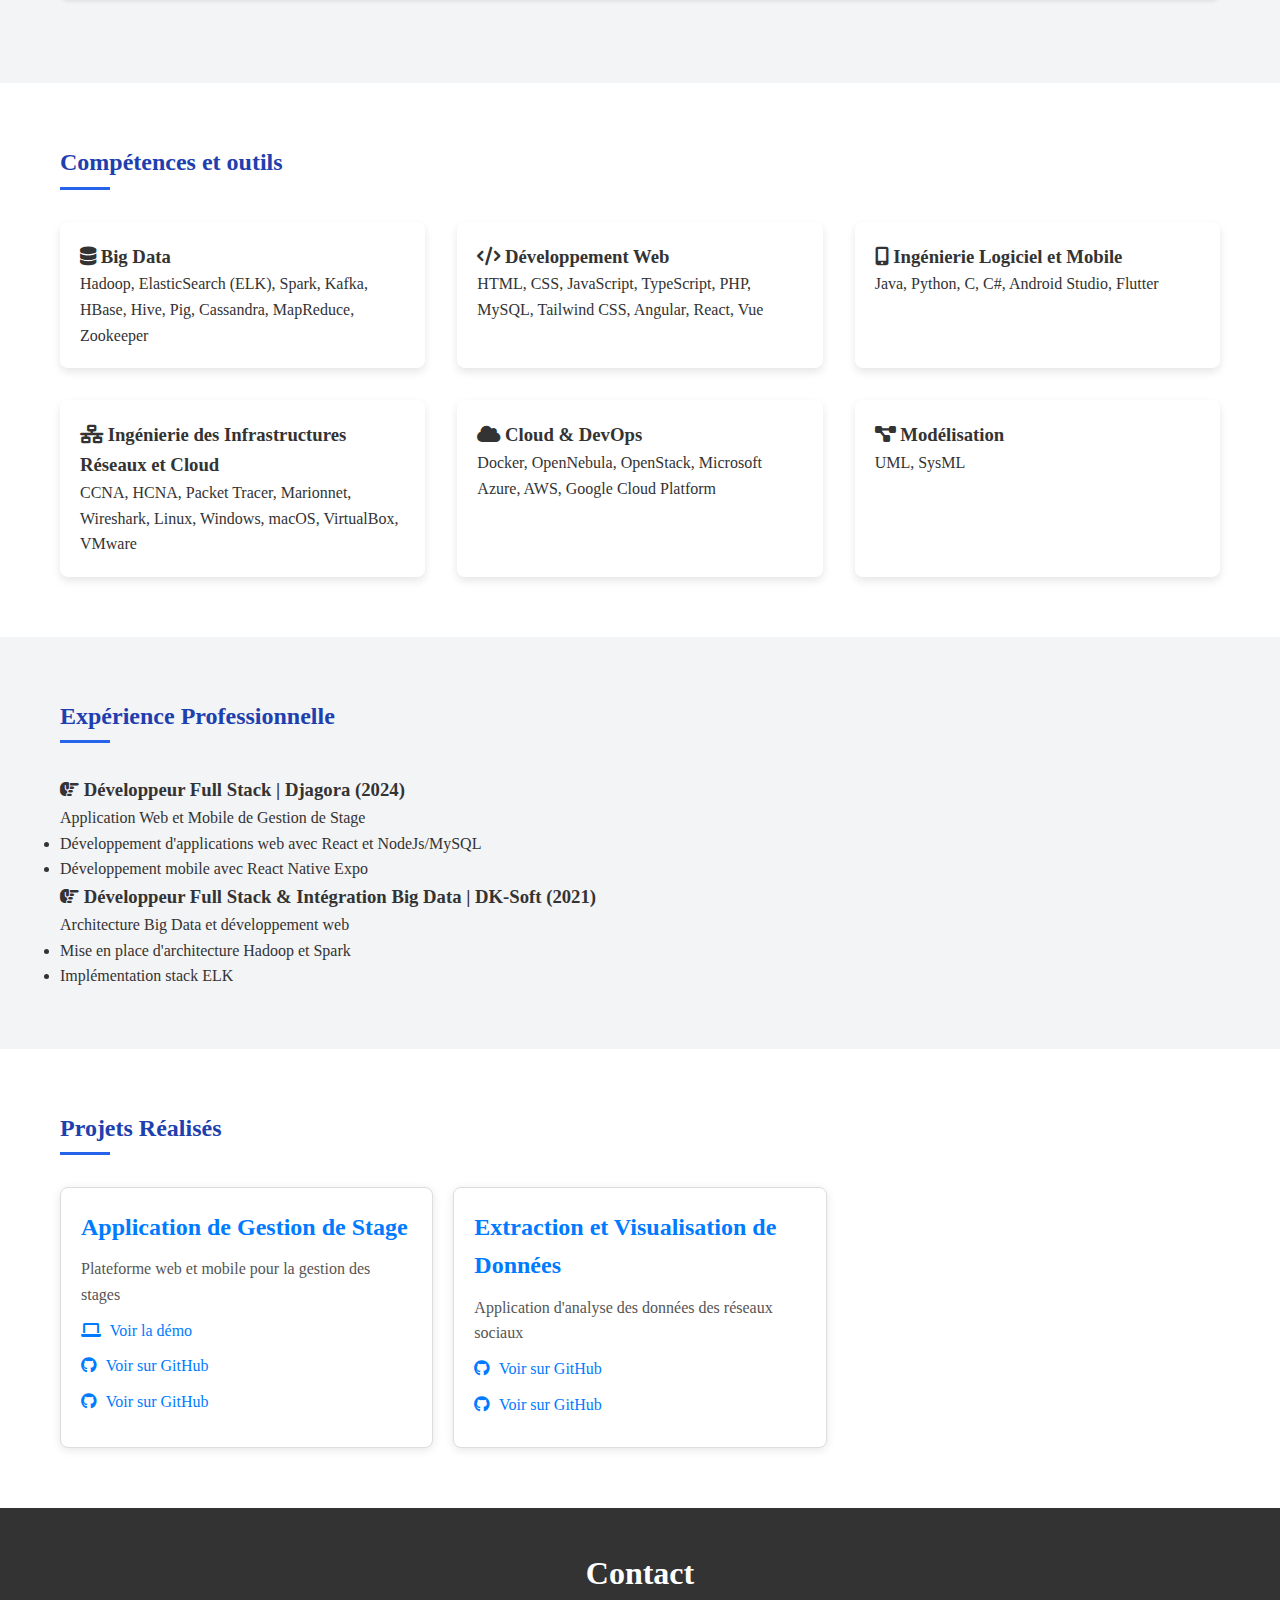
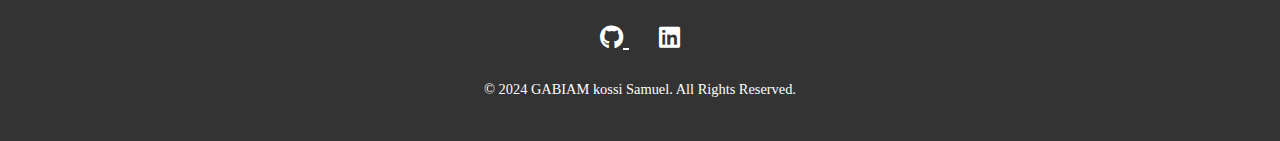
==== commit b8c88d59: ""Updated CSS styles for .skills-grid and .skill-card elements"" ====
--- a/index.html
+++ b/index.html
@@ -167,20 +167,32 @@
         .skills {
             padding: 60px 0;
         }
-
         .skills-grid {
             display: grid;
             grid-template-columns: repeat(auto-fit, minmax(300px, 1fr));
             gap: 2rem;
             margin-top: 2rem;
-        }
+        } 
 
         .skill-card {
+    background-color: white; /* default background color */
+    padding: 20px;
+    border-radius: 8px;
+    box-shadow: 0px 4px 8px rgba(0, 0, 0, 0.1);
+    transition: background-color 0.3s ease, transform 0.3s ease, box-shadow 0.3s ease; /* smooth transition */
+}
+
+      /*   .skill-card {
             background: white;
             padding: 1.5rem;
             border-radius: 8px;
             box-shadow: 0 2px 4px rgba(0,0,0,0.1);
-        }
+        } */
+        .skill-card:hover {
+    background-color: rgb(220, 219, 219); /* change background color on hover */
+    transform: scale(1.05); /* slightly enlarge */
+    box-shadow: 0px 8px 16px rgba(0, 0, 0, 0.2); /* enhance shadow */
+}
 
 
         .about, .skills, .experience, .projects {
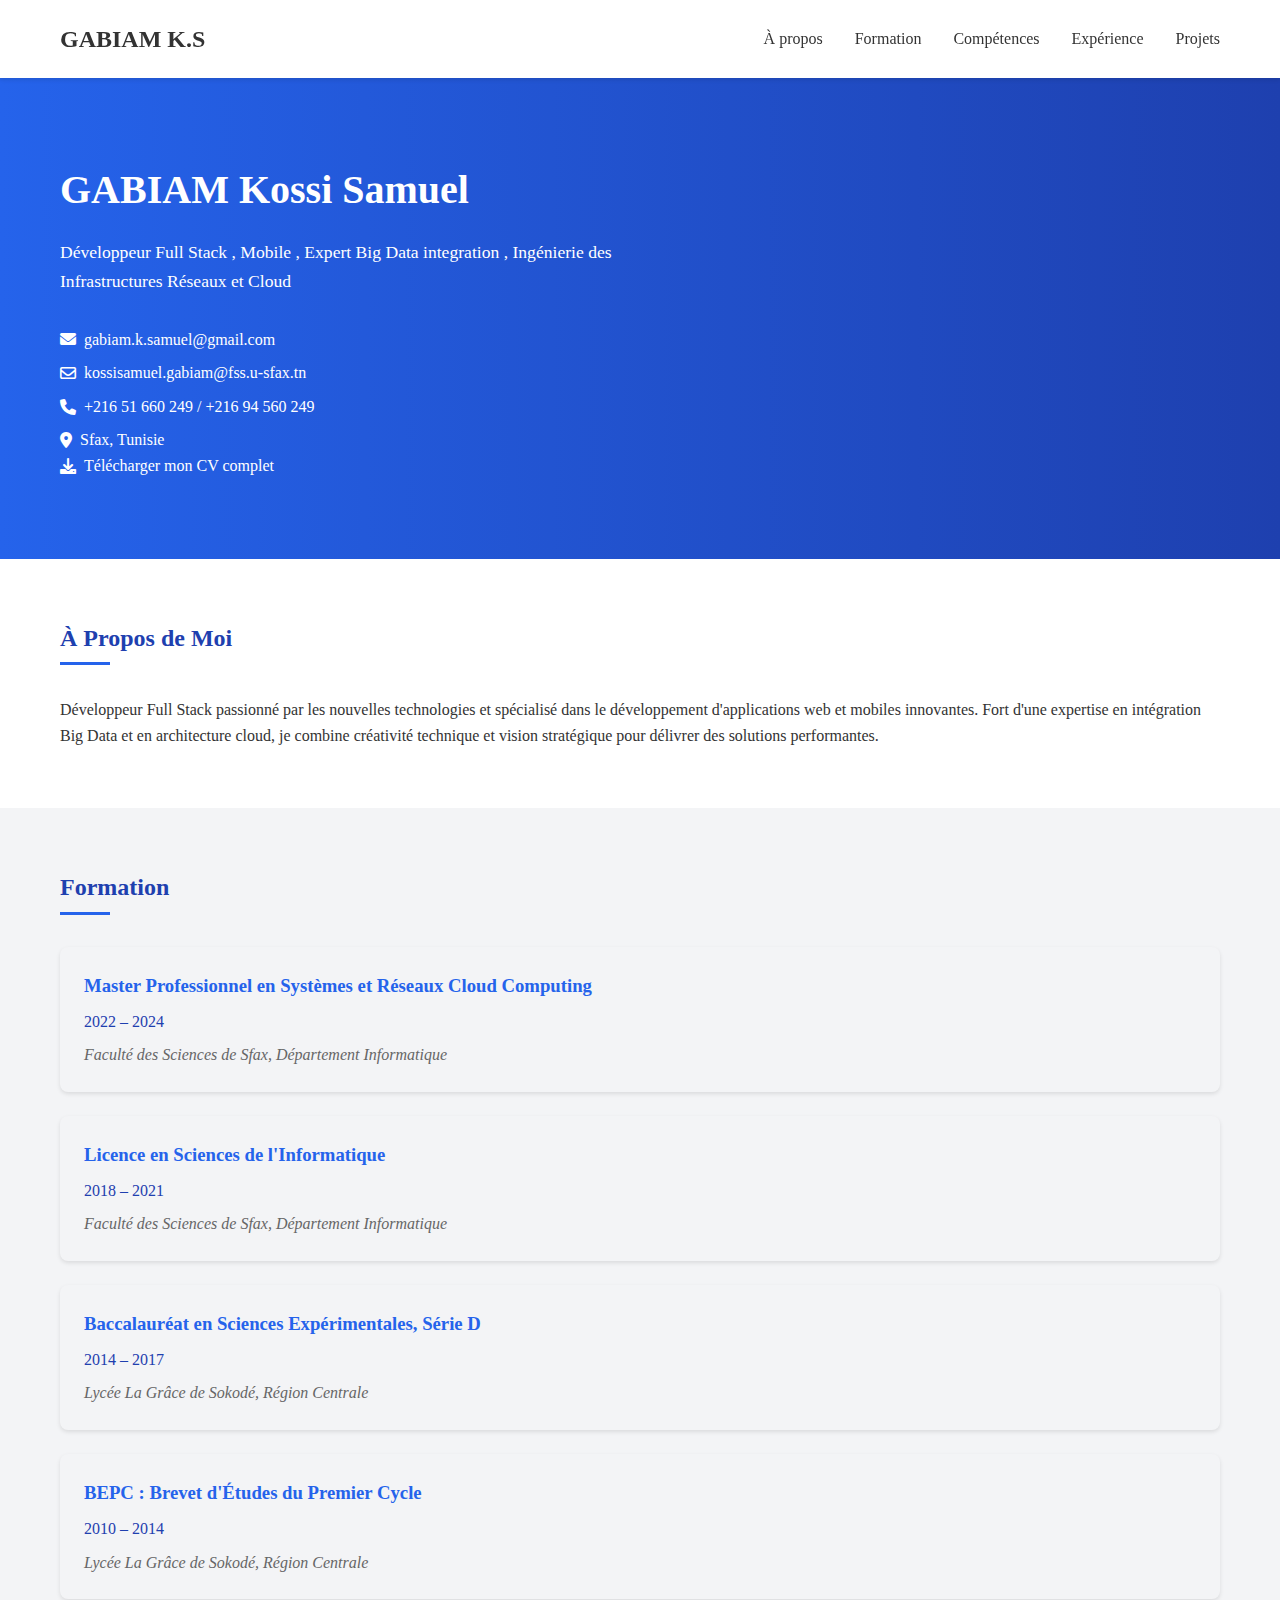
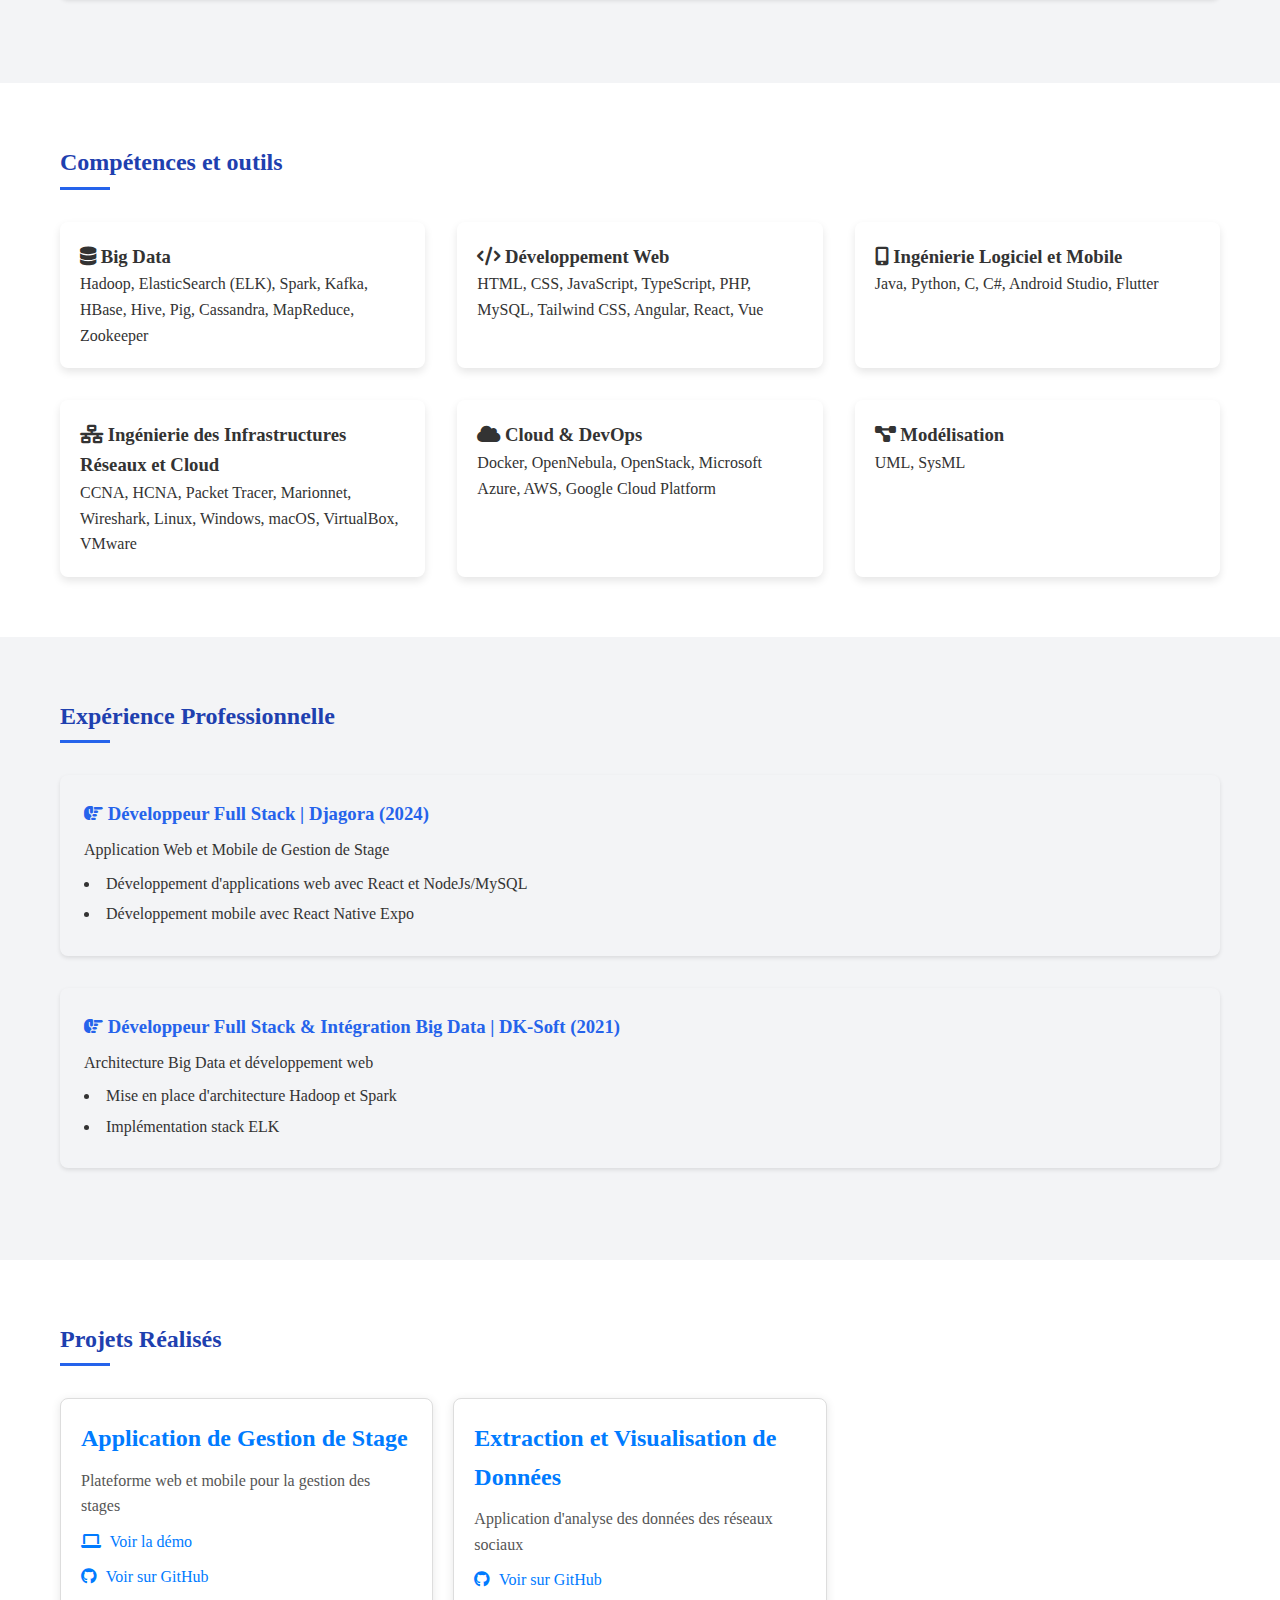
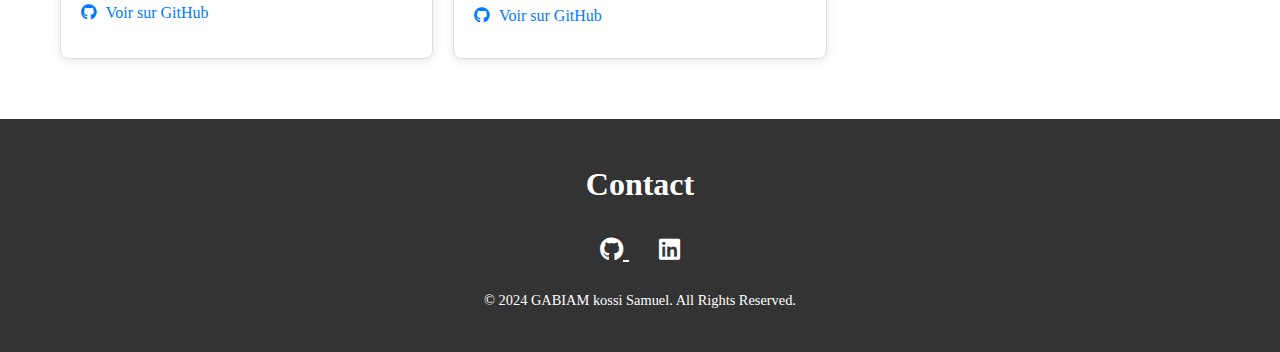
==== commit 2eb8c65a: ""Extracted CSS styles into external stylesheet, removed inline styles, and updated HTML structure."" ====
--- a/index.html
+++ b/index.html
@@ -5,241 +5,12 @@
     <meta name="viewport" content="width=device-width, initial-scale=1.0">
     <title>GABIAM Kossi Samuel - Portfolio</title>
     <link href="https://cdnjs.cloudflare.com/ajax/libs/font-awesome/6.0.0/css/all.min.css" rel="stylesheet">
-    <style>
-        :root {
-            --primary-color: #2563eb;
-            --secondary-color: #1e40af;
-            --text-color: #333;
-            --bg-color: #f3f4f6;
-        }
-
-        * {
-            margin: 0;
-            padding: 0;
-            box-sizing: border-box;
-            font-family: Cambria, Cochin, Georgia, Times, 'Times New Roman', serif;
-
-        }
-
-        body {
-            line-height: 1.6;
-            color: var(--text-color);
-            background-color: var(--bg-color);
-        }
-
-        .container {
-            max-width: 1200px;
-            margin: 0 auto;
-            padding: 0 20px;
-        }
-
-        /* Header */
-        header {
-            background-color: white;
-            padding: 20px 0;
-            box-shadow: 0 2px 4px rgba(0,0,0,0.1);
-            position: sticky;
-            top: 0;
-            z-index: 100;
-        }
-
-        nav {
-            display: flex;
-            justify-content: space-between;
-            align-items: center;
-        }
-
-        .nav-links {
-            display: flex;
-            gap: 2rem;
-        }
-        html {
-    scroll-behavior: smooth;
-        }
-
-
-        .nav-links a {
-            text-decoration: none;
-            color: var(--text-color);
-            font-weight: 500;
-            transition: color 0.3s ease;
-        }
-
-        .nav-links a:hover {
-            color: var(--primary-color);
-        }
-
-        /* Hero Section */
-        .hero {
-            padding: 80px 0;
-            background: linear-gradient(to right, #2563eb, #1e40af);
-            color: white;
-        }
-
-        .hero-content {
-            display: grid;
-            grid-template-columns: 1fr 1fr;
-            gap: 2rem;
-            align-items: center;
-        }
-
-        .hero h1 {
-            font-size: 2.5rem;
-            margin-bottom: 1rem;
-        }
-
-        .hero p {
-            font-size: 1.1rem;
-            margin-bottom: 2rem;
-        }
-
-        .contact-info {
-            display: flex;
-            flex-direction: column;
-            gap: 0.5rem;
-        }
-
-        .contact-info a {
-            color: white;
-            text-decoration: none;
-            display: flex;
-            align-items: center;
-            gap: 0.5rem;
-        }
-
-        /* Sections communes */
-        section {
-            padding: 60px 0;
-        }
-
-        section h2 {
-            margin-bottom: 2rem;
-            color: var(--secondary-color);
-            position: relative;
-            padding-bottom: 0.5rem;
-        }
-
-        section h2::after {
-            content: '';
-            position: absolute;
-            bottom: 0;
-            left: 0;
-            width: 50px;
-            height: 3px;
-            background-color: var(--primary-color);
-        }
-
-        /* Formation */
-        .education {
-            background-color: white;
-        }
-
-        .education-item {
-            background: var(--bg-color);
-            padding: 1.5rem;
-            border-radius: 8px;
-            margin-bottom: 1.5rem;
-            box-shadow: 0 2px 4px rgba(0,0,0,0.1);
-            transition: transform 0.3s ease;
-        }
-
-        .education-item:hover {
-            transform: translateY(-5px);
-        }
-
-        .education-item h3 {
-            color: var(--primary-color);
-            margin-bottom: 0.5rem;
-        }
-
-        .education-item .year {
-            color: var(--secondary-color);
-            font-weight: 500;
-            margin-bottom: 0.5rem;
-        }
-
-        .education-item .institution {
-            font-style: italic;
-            color: #666;
-        }
-
-            /* Compétences */
-        .skills {
-            padding: 60px 0;
-        }
-        .skills-grid {
-            display: grid;
-            grid-template-columns: repeat(auto-fit, minmax(300px, 1fr));
-            gap: 2rem;
-            margin-top: 2rem;
-        } 
-
-        .skill-card {
-    background-color: white; /* default background color */
-    padding: 20px;
-    border-radius: 8px;
-    box-shadow: 0px 4px 8px rgba(0, 0, 0, 0.1);
-    transition: background-color 0.3s ease, transform 0.3s ease, box-shadow 0.3s ease; /* smooth transition */
-}
-
-      /*   .skill-card {
-            background: white;
-            padding: 1.5rem;
-            border-radius: 8px;
-            box-shadow: 0 2px 4px rgba(0,0,0,0.1);
-        } */
-        .skill-card:hover {
-    background-color: rgb(220, 219, 219); /* change background color on hover */
-    transform: scale(1.05); /* slightly enlarge */
-    box-shadow: 0px 8px 16px rgba(0, 0, 0, 0.2); /* enhance shadow */
-}
-
-
-        .about, .skills, .experience, .projects {
-            background-color: white;
-        }
-
-        section:nth-child(even) {
-            background-color: var(--bg-color);
-        }
-
-/* 
-        .contact-info a {
-    padding: 8px 12px;
-    background-color: var(--primary-color);
-    color: white;
-    border-radius: 4px;
-    transition: background-color 0.3s ease;
-}
-
-.contact-info a:hover {
-    background-color: var(--secondary-color);
-} */
-
-
-        /* Responsive Design */
-        @media (max-width: 768px) {
-            .hero-content {
-                grid-template-columns: 1fr;
-                text-align: center;
-            }
-
-            .nav-links {
-                display: none;
-            }
-
-            .education-item {
-                margin: 1rem;
-            }
-        }
-    </style>
+    <link rel="stylesheet" href="styles.css">
 </head>
 <body>
-    <!-- En-tête existant -->
     <header>
         <nav class="container">
             <h2 id="scrollToTop">GABIAM K.S</h2>
-
             <div class="nav-links">
                 <a href="#about">À propos</a>
                 <a href="#education">Formation</a>
@@ -250,7 +21,6 @@
         </nav>
     </header>
 
-    <!-- Section Hero existante -->
     <section class="hero">
         <div class="container hero-content">
             <div>
@@ -259,9 +29,9 @@
                 <div class="contact-info">
                     <a href="mailto:Gabima.k.samuel@gmail.com">
                         <i class="fas fa-envelope"></i>
-                        gabima.k.samuel@gmail.com
+                        gabiam.k.samuel@gmail.com
                     </a>
-                    <a href="mailto: kossisamuel.gabiam@fss.u-sfax.tn">
+                    <a href="mailto:kossisamuel.gabiam@fss.u-sfax.tn">
                         <i class="fa-regular fa-envelope"></i>
                         kossisamuel.gabiam@fss.u-sfax.tn
                     </a>
@@ -273,7 +43,6 @@
                         <i class="fas fa-map-marker-alt"></i>
                         Sfax, Tunisie 
                     </a>
-                   
                 </div>
                 <div class="contact-info">
                     <a href="gabiam.pdf" download>
@@ -281,12 +50,10 @@
                         Télécharger mon CV complet
                     </a>
                 </div>
-                
             </div>
         </div>
     </section>
 
-    <!-- Section À propos existante -->
     <section id="about" class="about">
         <div class="container">
             <h2>À Propos de Moi</h2>
@@ -294,29 +61,24 @@
         </div>
     </section>
 
-    <!-- Nouvelle section Formation -->
     <section id="education" class="education">
         <div class="container">
             <h2>Formation</h2>
-            
             <div class="education-item">
                 <h3>Master Professionnel en Systèmes et Réseaux Cloud Computing</h3>
                 <div class="year">2022 – 2024</div>
                 <div class="institution">Faculté des Sciences de Sfax, Département Informatique</div>
             </div>
-
             <div class="education-item">
                 <h3>Licence en Sciences de l'Informatique</h3>
                 <div class="year">2018 – 2021</div>
                 <div class="institution">Faculté des Sciences de Sfax, Département Informatique</div>
             </div>
-
             <div class="education-item">
                 <h3>Baccalauréat en Sciences Expérimentales, Série D</h3>
                 <div class="year">2014 – 2017</div>
                 <div class="institution">Lycée La Grâce de Sokodé, Région Centrale</div>
             </div>
-
             <div class="education-item">
                 <h3>BEPC : Brevet d'Études du Premier Cycle</h3>
                 <div class="year">2010 – 2014</div>
@@ -325,47 +87,43 @@
         </div>
     </section>
 
-
-<!-- Sections existantes (Skills, Experience, Projects) -->
-<section id="skills" class="skills">
-    <div class="container">
-        <h2>Compétences et outils</h2>
-        <div class="skills-grid">
-            <div class="skill-card">
-                <h3><i class="fas fa-database"></i> Big Data</h3> 
-                <p>Hadoop, ElasticSearch (ELK), Spark, Kafka, HBase, Hive, Pig, Cassandra, MapReduce, Zookeeper</p>
-            </div>
-            <div class="skill-card">
-                <h3><i class="fas fa-code"></i> Développement Web</h3>
-                <p>HTML, CSS, JavaScript, TypeScript, PHP, MySQL, Tailwind CSS, Angular, React, Vue</p>
-            </div>
-            <div class="skill-card">
-                <h3><i class="fas fa-mobile-alt"></i> Ingénierie Logiciel et Mobile</h3>
-                <p>Java, Python, C, C#, Android Studio, Flutter</p>
-            </div>
-            <div class="skill-card">
-                <h3><i class="fas fa-network-wired"></i> Ingénierie des Infrastructures Réseaux et Cloud</h3>
-                <p>CCNA, HCNA, Packet Tracer, Marionnet, Wireshark, Linux, Windows, macOS, VirtualBox, VMware</p>
-            </div>
-            <div class="skill-card">
-                <h3><i class="fas fa-cloud"></i> Cloud & DevOps</h3>
-                <p>Docker, OpenNebula, OpenStack, Microsoft Azure, AWS, Google Cloud Platform</p>
-            </div>
-            <div class="skill-card">
-                <h3><i class="fas fa-project-diagram"></i> Modélisation</h3>
-                <p>UML, SysML</p>
+    <section id="skills" class="skills">
+        <div class="container">
+            <h2>Compétences et outils</h2>
+            <div class="skills-grid">
+                <div class="skill-card">
+                    <h3><i class="fas fa-database"></i> Big Data</h3> 
+                    <p>Hadoop, ElasticSearch (ELK), Spark, Kafka, HBase, Hive, Pig, Cassandra, MapReduce, Zookeeper</p>
+                </div>
+                <div class="skill-card">
+                    <h3><i class="fas fa-code"></i> Développement Web</h3>
+                    <p>HTML, CSS, JavaScript, TypeScript, PHP, MySQL, Tailwind CSS, Angular, React, Vue</p>
+                </div>
+                <div class="skill-card">
+                    <h3><i class="fas fa-mobile-alt"></i> Ingénierie Logiciel et Mobile</h3>
+                    <p>Java, Python, C, C#, Android Studio, Flutter</p>
+                </div>
+                <div class="skill-card">
+                    <h3><i class="fas fa-network-wired"></i> Ingénierie des Infrastructures Réseaux et Cloud</h3>
+                    <p>CCNA, HCNA, Packet Tracer, Marionnet, Wireshark, Linux, Windows, macOS, VirtualBox, VMware</p>
+                </div>
+                <div class="skill-card">
+                    <h3><i class="fas fa-cloud"></i> Cloud & DevOps</h3>
+                    <p>Docker, OpenNebula, OpenStack, Microsoft Azure, AWS, Google Cloud Platform</p>
+                </div>
+                <div class="skill-card">
+                    <h3><i class="fas fa-project-diagram"></i> Modélisation</h3>
+                    <p>UML, SysML</p>
+                </div>
             </div>
         </div>
-    </div>
-</section>
-
-
+    </section>
 
     <section id="experience" class="experience">
         <div class="container">
             <h2>Expérience Professionnelle</h2>
             <div class="experience-item">
-                <h3><i class="fa-solid fa-hand-point-right"></i>   Développeur Full Stack | Djagora (2024)</h3>
+                <h3><i class="fa-solid fa-hand-point-right"></i> Développeur Full Stack | Djagora (2024)</h3>
                 <p>Application Web et Mobile de Gestion de Stage</p>
                 <ul>
                     <li>Développement d'applications web avec React et NodeJs/MySQL</li>
@@ -373,7 +131,7 @@
                 </ul>
             </div>
             <div class="experience-item">
-                <h3> <i class="fa-solid fa-hand-point-right"></i> Développeur Full Stack & Intégration Big Data | DK-Soft (2021)</h3>
+                <h3><i class="fa-solid fa-hand-point-right"></i> Développeur Full Stack & Intégration Big Data | DK-Soft (2021)</h3>
                 <p>Architecture Big Data et développement web</p>
                 <ul>
                     <li>Mise en place d'architecture Hadoop et Spark</li>
@@ -382,7 +140,6 @@
             </div>
         </div>
     </section>
-
 
     <section id="projects" class="projects">
         <div class="container">
@@ -404,54 +161,6 @@
             </div>
         </div>
     </section>
-            
-    <style>
-    
-
-    .project-grid {
-        display: grid;
-        grid-template-columns: repeat(auto-fill, minmax(300px, 1fr));
-        gap: 20px;
-    }
-    
-    .project-card {
-        background-color: #fff;
-        border: 1px solid #ddd;
-        border-radius: 8px;
-        padding: 20px;
-        box-shadow: 0 2px 10px rgba(0, 0, 0, 0.1);
-        transition: transform 0.2s, box-shadow 0.2s;
-    }
-    
-    .project-card:hover {
-        transform: translateY(-5px);
-        box-shadow: 0 4px 20px rgba(0, 0, 0, 0.2);
-    }
-    
-    .project-card h3 {
-        font-size: 1.5em;
-        margin-bottom: 10px;
-        color: #007bff;
-    }
-    
-    .project-card p {
-        margin: 10px 0;
-        color: #555;
-    }
-    
-    .project-card a {
-        color: #007bff;
-        text-decoration: none;
-    }
-    
-    .project-card a:hover {
-        text-decoration: underline;
-    }
-    
-    .project-card i {
-        margin-right: 5px;
-    }
-    </style>
 
     <footer>
         <div class="container">
@@ -465,58 +174,9 @@
                 </a>
             </div>
             <p>&copy; 2024 GABIAM kossi Samuel. All Rights Reserved.</p>
-
-          
         </div>
     </footer>
-                      <style>
-                        footer {
-    background-color: #333;
-    color: #fff;
-    padding: 40px 0;
-    text-align: center;
-}
 
-footer .container {
-    max-width: 1200px;
-    margin: 0 auto;
-    padding: 0 20px;
-}
-
-footer h2 {
-    font-size: 2em;
-    margin-bottom: 20px;
-}
-
-.social-links {
-    margin: 20px 0;
-}
-
-.social-links a {
-    color: #fff;
-    margin: 0 15px;
-    font-size: 24px;
-    transition: color 0.3s;
-}
-
-.social-links a:hover {
-    color: #007bff; /* Change to your desired hover color */
-}
-
-footer p {
-    margin-top: 20px;
-    font-size: 0.9em;
-}
-
-                      </style>    
+    <script src="script.js"></script>
 </body>
-</html>
-
-<script>
-    document.getElementById("scrollToTop").addEventListener("click", function() {
-        window.scrollTo({
-            top: 0,
-            behavior: 'smooth' // Adds smooth scrolling effect
-        });
-    });
-</script>
+</html>--- a/styles.css
+++ b/styles.css
@@ -0,0 +1,324 @@
+:root {
+    --primary-color: #2563eb;
+    --secondary-color: #1e40af;
+    --text-color: #333;
+    --bg-color: #f3f4f6;
+}
+
+* {
+    margin: 0;
+    padding: 0;
+    box-sizing: border-box;
+    font-family: Cambria, Cochin, Georgia, Times, 'Times New Roman', serif;
+}
+
+html {
+    scroll-behavior: smooth;
+}
+
+body {
+    line-height: 1.6;
+    color: var(--text-color);
+    background-color: var(--bg-color);
+}
+
+.container {
+    max-width: 1200px;
+    margin: 0 auto;
+    padding: 0 20px;
+}
+
+/* Header */
+header {
+    background-color: white;
+    padding: 20px 0;
+    box-shadow: 0 2px 4px rgba(0,0,0,0.1);
+    position: sticky;
+    top: 0;
+    z-index: 100;
+}
+
+nav {
+    display: flex;
+    justify-content: space-between;
+    align-items: center;
+}
+
+.nav-links {
+    display: flex;
+    gap: 2rem;
+}
+
+.nav-links a {
+    text-decoration: none;
+    color: var(--text-color);
+    font-weight: 500;
+    transition: color 0.3s ease;
+}
+
+.nav-links a:hover {
+    color: var(--primary-color);
+}
+
+/* Hero Section */
+.hero {
+    padding: 80px 0;
+    background: linear-gradient(to right, #2563eb, #1e40af);
+    color: white;
+}
+
+.hero-content {
+    display: grid;
+    grid-template-columns: 1fr 1fr;
+    gap: 2rem;
+    align-items: center;
+}
+
+.hero h1 {
+    font-size: 2.5rem;
+    margin-bottom: 1rem;
+}
+
+.hero p {
+    font-size: 1.1rem;
+    margin-bottom: 2rem;
+}
+
+.contact-info {
+    display: flex;
+    flex-direction: column;
+    gap: 0.5rem;
+}
+
+.contact-info a {
+    color: white;
+    text-decoration: none;
+    display: flex;
+    align-items: center;
+    gap: 0.5rem;
+}
+
+/* Sections communes */
+section {
+    padding: 60px 0;
+}
+
+section h2 {
+    margin-bottom: 2rem;
+    color: var(--secondary-color);
+    position: relative;
+    padding-bottom: 0.5rem;
+}
+
+section h2::after {
+    content: '';
+    position: absolute;
+    bottom: 0;
+    left: 0;
+    width: 50px;
+    height: 3px;
+    background-color: var(--primary-color);
+}
+
+/* Formation */
+.education {
+    background-color: white;
+}
+
+.education-item {
+    background: var(--bg-color);
+    padding: 1.5rem;
+    border-radius: 8px;
+    margin-bottom: 1.5rem;
+    box-shadow: 0 2px 4px rgba(0,0,0,0.1);
+    transition: transform 0.3s ease;
+}
+
+.education-item:hover {
+    transform: translateY(-5px);
+}
+
+.education-item h3 {
+    color: var(--primary-color);
+    margin-bottom: 0.5rem;
+}
+
+.education-item .year {
+    color: var(--secondary-color);
+    font-weight: 500;
+    margin-bottom: 0.5rem;
+}
+
+.education-item .institution {
+    font-style: italic;
+    color: #666;
+}
+
+/* Compétences */
+.skills {
+    padding: 60px 0;
+}
+
+.skills-grid {
+    display: grid;
+    grid-template-columns: repeat(auto-fit, minmax(300px, 1fr));
+    gap: 2rem;
+    margin-top: 2rem;
+}
+
+.skill-card {
+    background-color: white;
+    padding: 20px;
+    border-radius: 8px;
+    box-shadow: 0px 4px 8px rgba(0, 0, 0, 0.1);
+    transition: background-color 0.3s ease, transform 0.3s ease, box-shadow 0.3s ease;
+}
+
+.skill-card:hover {
+    background-color: rgb(220, 219, 219);
+    transform: scale(1.05);
+    box-shadow: 0px 8px 16px rgba(0, 0, 0, 0.2);
+}
+
+.about, .skills, .experience, .projects {
+    background-color: white;
+}
+
+section:nth-child(even) {
+    background-color: var(--bg-color);
+}
+
+/* Project Section */
+.project-grid {
+    display: grid;
+    grid-template-columns: repeat(auto-fill, minmax(300px, 1fr));
+    gap: 20px;
+}
+
+.project-card {
+    background-color: #fff;
+    border: 1px solid #ddd;
+    border-radius: 8px;
+    padding: 20px;
+    box-shadow: 0 2px 10px rgba(0, 0, 0, 0.1);
+    transition: transform 0.2s, box-shadow 0.2s;
+}
+
+.project-card:hover {
+    transform: translateY(-5px);
+    box-shadow: 0 4px 20px rgba(0, 0, 0, 0.2);
+}
+
+.project-card h3 {
+    font-size: 1.5em;
+    margin-bottom: 10px;
+    color: #007bff;
+}
+
+.project-card p {
+    margin: 10px 0;
+    color: #555;
+}
+
+.project-card a {
+    color: #007bff;
+    text-decoration: none;
+}
+
+.project-card a:hover {
+    text-decoration: underline;
+}
+
+.project-card i {
+    margin-right: 5px;
+}
+
+/* Experience Section */
+.experience-item {
+    margin-bottom: 2rem;
+    padding: 1.5rem;
+    background: var(--bg-color);
+    border-radius: 8px;
+    box-shadow: 0 2px 4px rgba(0,0,0,0.1);
+}
+
+.experience-item h3 {
+    color: var(--primary-color);
+    margin-bottom: 0.5rem;
+}
+
+.experience-item ul {
+    list-style-position: inside;
+    margin-top: 0.5rem;
+}
+
+.experience-item li {
+    margin-bottom: 0.3rem;
+}
+
+/* Footer */
+footer {
+    background-color: #333;
+    color: #fff;
+    padding: 40px 0;
+    text-align: center;
+}
+
+footer .container {
+    max-width: 1200px;
+    margin: 0 auto;
+    padding: 0 20px;
+}
+
+footer h2 {
+    font-size: 2em;
+    margin-bottom: 20px;
+}
+
+.social-links {
+    margin: 20px 0;
+}
+
+.social-links a {
+    color: #fff;
+    margin: 0 15px;
+    font-size: 24px;
+    transition: color 0.3s;
+}
+
+.social-links a:hover {
+    color: #007bff;
+}
+
+footer p {
+    margin-top: 20px;
+    font-size: 0.9em;
+}
+
+/* Responsive Design */
+@media (max-width: 768px) {
+    .hero-content {
+        grid-template-columns: 1fr;
+        text-align: center;
+    }
+
+    .nav-links {
+        display: none;
+    }
+
+    .education-item {
+        margin: 1rem;
+    }
+
+    .skills-grid {
+        grid-template-columns: 1fr;
+    }
+
+    .project-grid {
+        grid-template-columns: 1fr;
+    }
+
+    .contact-info {
+        align-items: center;
+    }
+}